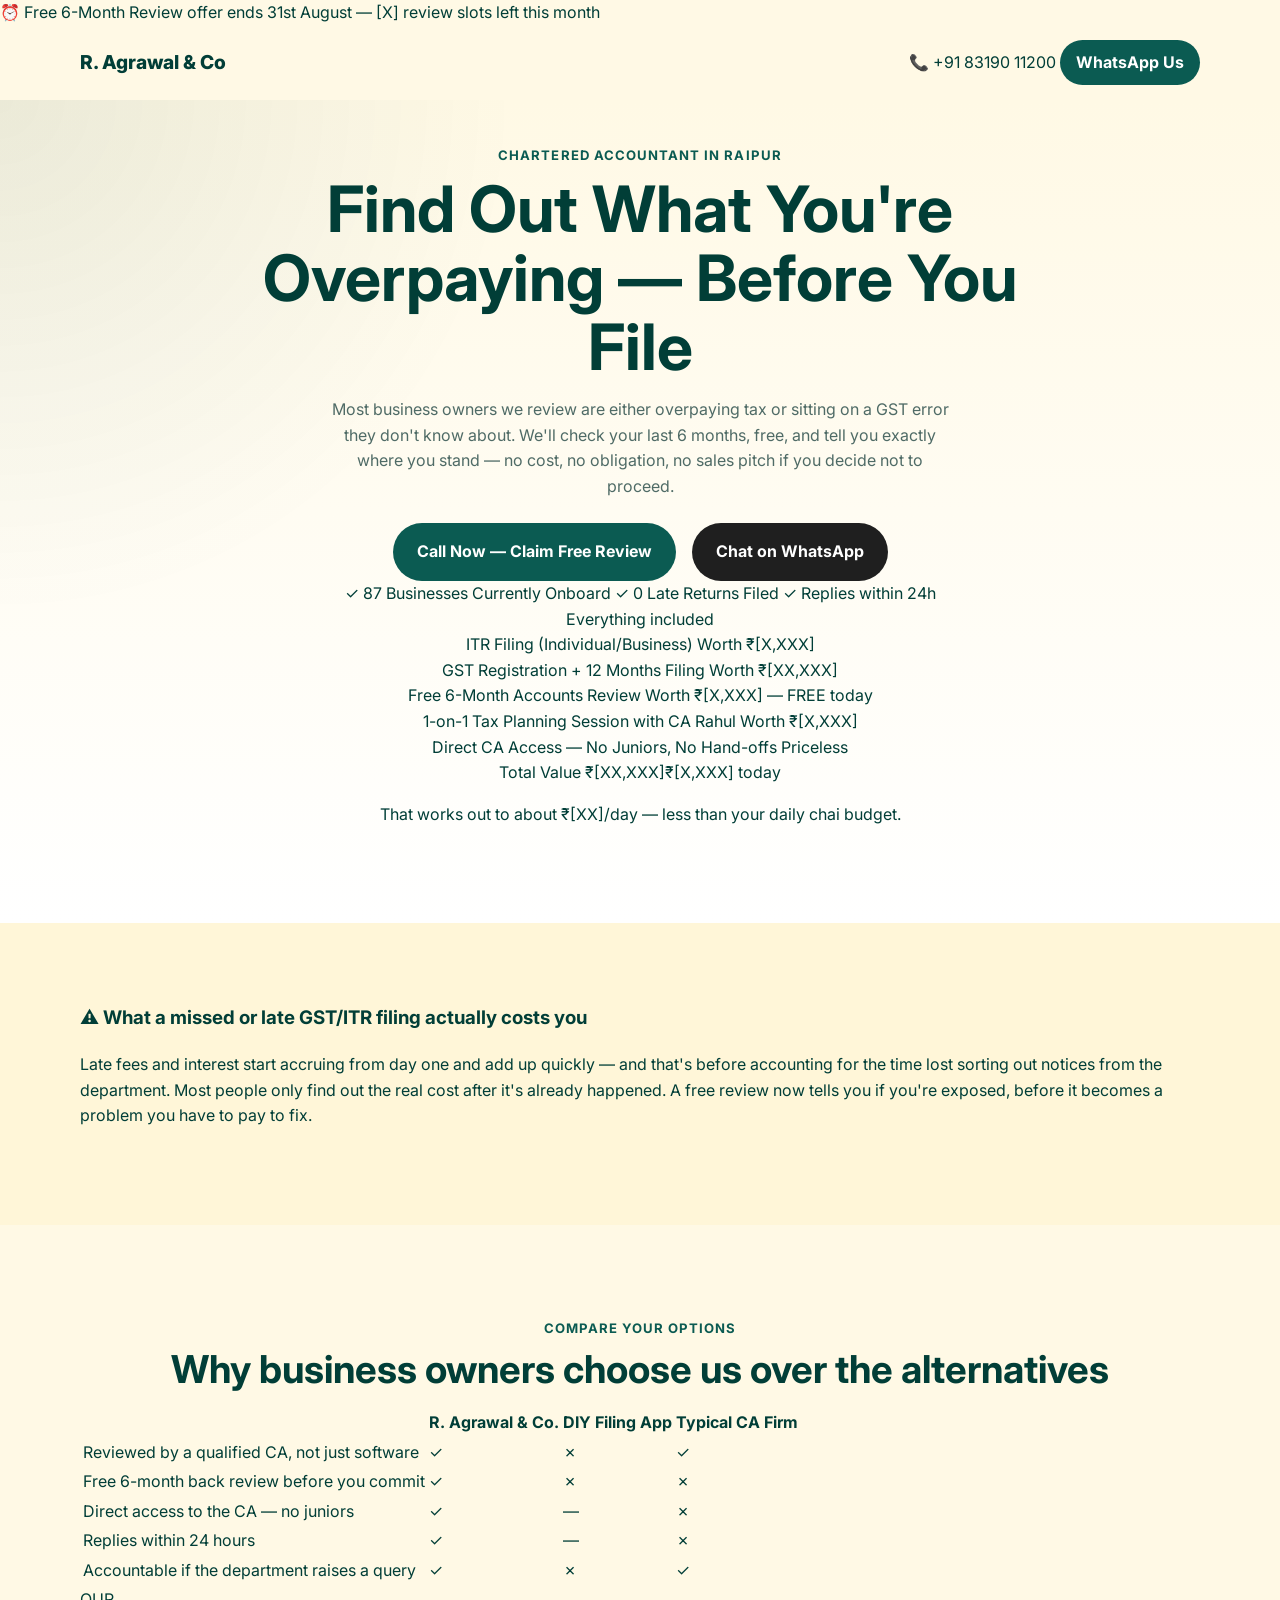
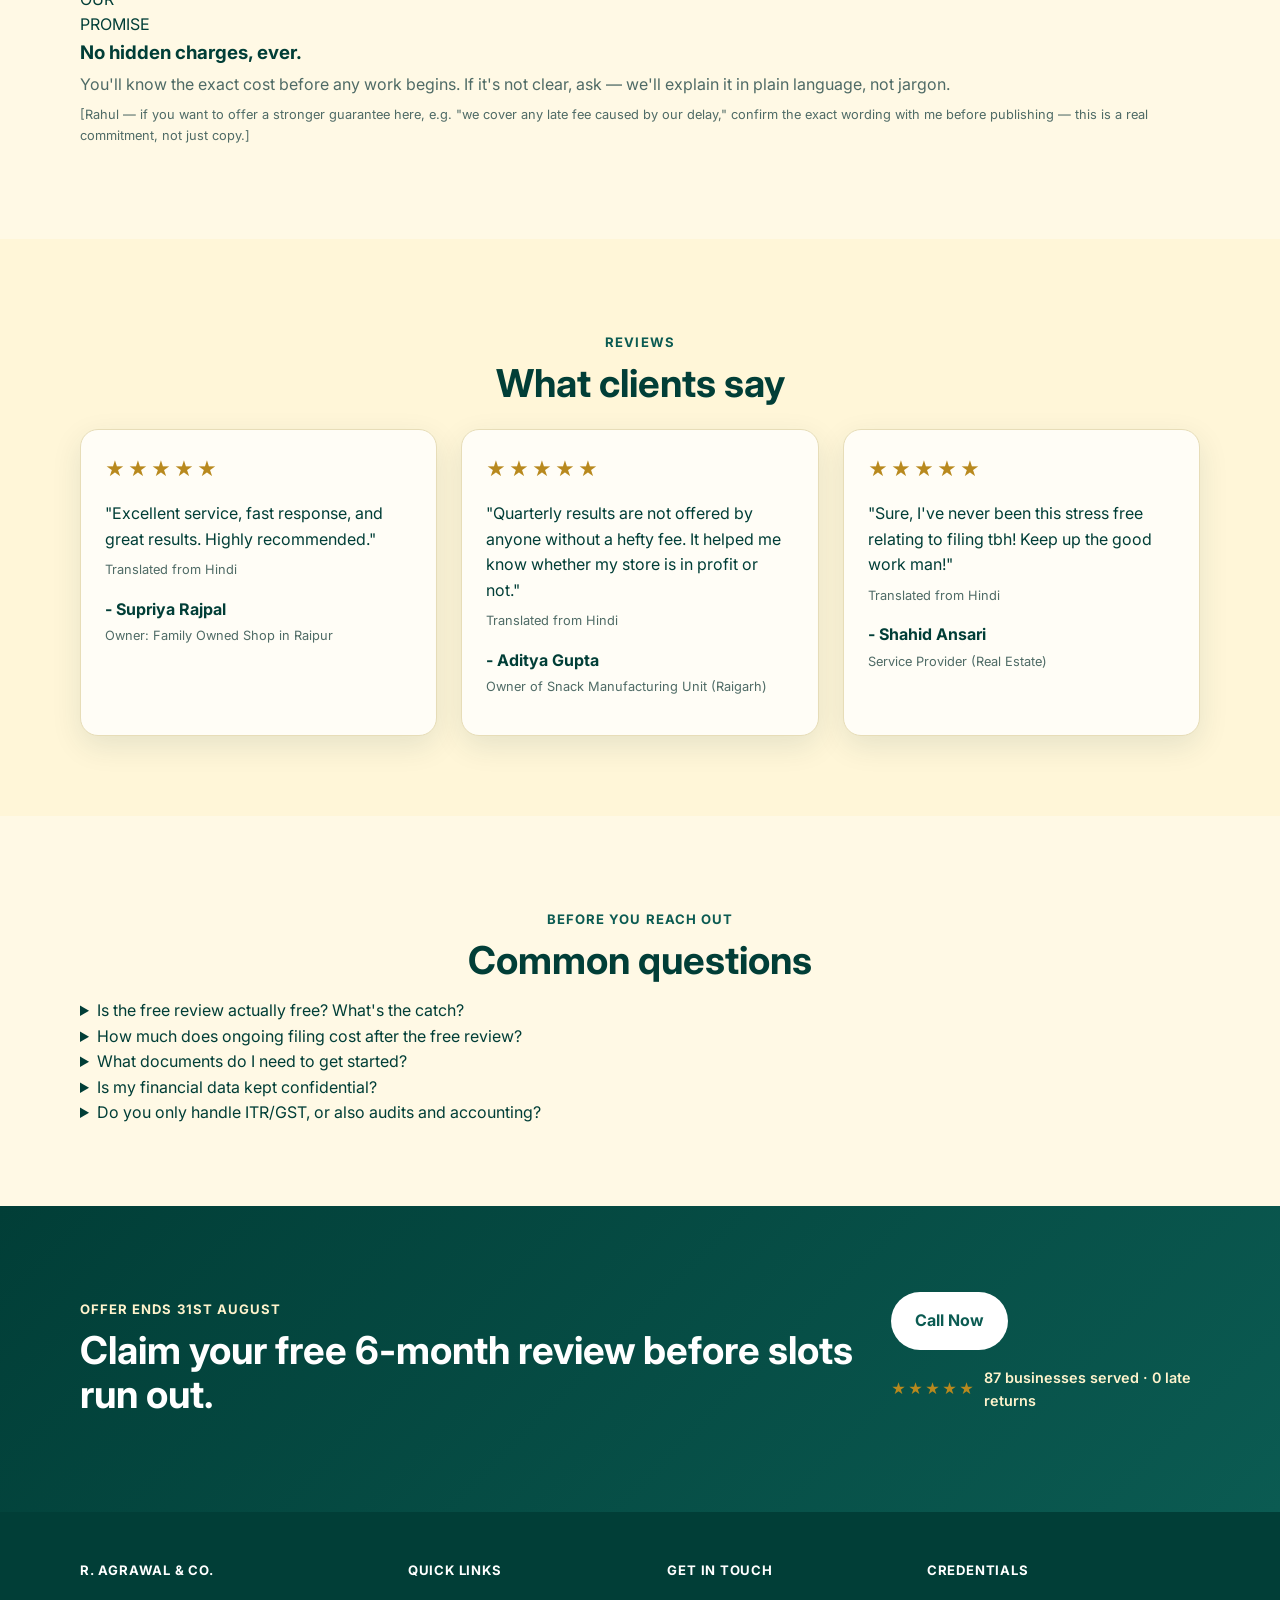
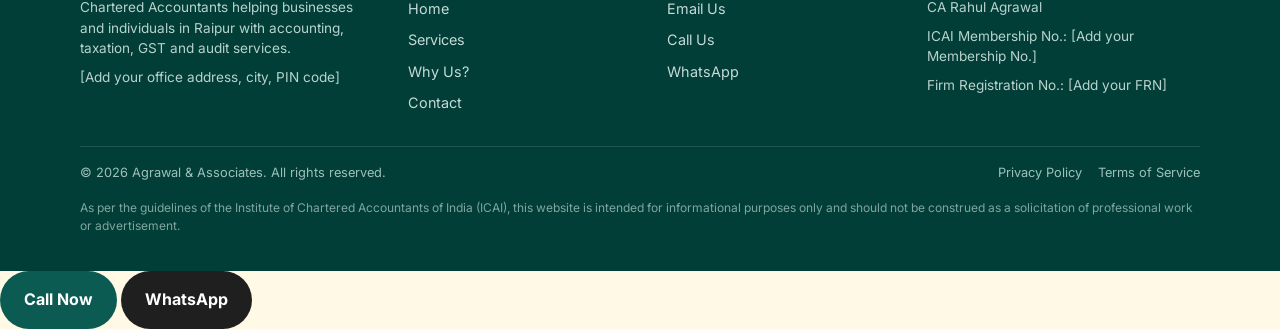
==== landing-p.html @ 4cce41f5 "Rename lp-itr-gst-raipur.html to landing-p.html" ====
<!DOCTYPE html>
<html lang="en">
<head>
  <meta charset="UTF-8" />
  <meta name="viewport" content="width=device-width, initial-scale=1.0" />
  <title>ITR & GST Filing in Raipur — Free 6-Month Review | R. Agrawal & Co.</title>
  <meta name="description" content="Find out what you're overpaying or exposed to, free. Full ITR & GST filing handled by a Chartered Accountant, direct — no juniors, no hidden charges." />
  <meta name="robots" content="noindex, follow" />
  <link rel="preconnect" href="https://fonts.googleapis.com">
  <link rel="preconnect" href="https://fonts.gstatic.com" crossorigin>
  <link href="https://fonts.googleapis.com/css2?family=Inter:wght@400;500;600;700;800&display=swap" rel="stylesheet">
  <link rel="stylesheet" href="styles.css" />

  <!-- TODO: paste your Google Ads conversion tracking / GA4 tag here before launch -->
</head>
<body>

  <div class="urgency-banner">
    ⏰ Free 6-Month Review offer ends 31st August — <span class="slots">[X] review slots left this month</span>
  </div>

  <header class="lp-header">
    <div class="container nav">
      <a href="index.html" class="logo">R. Agrawal & Co</a>
      <div class="lp-header-actions">
        <a href="tel:+918319011200" class="phone-link">📞 +91 83190 11200</a>
        <a href="https://wa.me/918319011200?text=Hi%2C%20I%27m%20looking%20for%20help%20with%20ITR%2FGST%20filing." class="btn btn-sm" target="_blank">WhatsApp Us</a>
      </div>
    </div>
  </header>

  <main>
    <section class="hero">
      <div class="container" style="text-align:center;">
        <p class="eyebrow" style="justify-content:center;">Chartered Accountant in Raipur</p>
        <h1 style="max-width: 780px; margin-left:auto; margin-right:auto;">Find Out What You're Overpaying — Before You File</h1>
        <p class="hero-text" style="max-width: 620px; margin-left:auto; margin-right:auto;">
          Most business owners we review are either overpaying tax or sitting on a GST error they don't know about.
          We'll check your last 6 months, free, and tell you exactly where you stand — no cost, no obligation, no
          sales pitch if you decide not to proceed.
        </p>

        <div class="hero-actions" style="justify-content:center;">
          <a href="tel:+918319011200" class="btn">Call Now — Claim Free Review</a>
          <a href="https://wa.me/918319011200?text=Hi%2C%20I%27m%20looking%20for%20help%20with%20ITR%2FGST%20filing." class="btn btn-secondary" target="_blank">Chat on WhatsApp</a>
        </div>

        <div class="stat-row" style="justify-content:center;">
          <span class="stat-chip">✓ 87 Businesses Currently Onboard</span>
          <span class="stat-chip">✓ 0 Late Returns Filed</span>
          <span class="stat-chip">✓ Replies within 24h</span>
        </div>

        <!-- Value stack: what Hormozi calls making the value visibly outweigh the price.
             Replace bracketed figures with your real numbers before publishing. -->
        <div class="value-stack">
          <span class="ribbon">Everything included</span>
          <div class="value-row">
            <span class="item">ITR Filing (Individual/Business)</span>
            <span class="worth">Worth ₹[X,XXX]</span>
          </div>
          <div class="value-row">
            <span class="item">GST Registration + 12 Months Filing</span>
            <span class="worth">Worth ₹[XX,XXX]</span>
          </div>
          <div class="value-row">
            <span class="item">Free 6-Month Accounts Review</span>
            <span class="worth">Worth ₹[X,XXX] — FREE today</span>
          </div>
          <div class="value-row">
            <span class="item">1-on-1 Tax Planning Session with CA Rahul</span>
            <span class="worth">Worth ₹[X,XXX]</span>
          </div>
          <div class="value-row">
            <span class="item">Direct CA Access — No Juniors, No Hand-offs</span>
            <span class="worth">Priceless</span>
          </div>
          <div class="value-total">
            <span class="label">Total Value</span>
            <span><span class="anchor">₹[XX,XXX]</span><span class="today">₹[X,XXX] today</span></span>
          </div>
        </div>
        <p class="per-day">That works out to about ₹[XX]/day — less than your daily chai budget.</p>
      </div>
    </section>

    <section class="section alt">
      <div class="container">
        <div class="loss-box">
          <h3>⚠ What a missed or late GST/ITR filing actually costs you</h3>
          <p>
            Late fees and interest start accruing from day one and add up quickly — and that's before accounting
            for the time lost sorting out notices from the department. Most people only find out the real cost
            after it's already happened. A free review now tells you if you're exposed, before it becomes a
            problem you have to pay to fix.
          </p>
        </div>
      </div>
    </section>

    <section class="section">
      <div class="container">
        <p class="section-label" style="text-align:center; justify-content:center;">Compare Your Options</p>
        <h2 style="text-align:center;">Why business owners choose us over the alternatives</h2>

        <table class="comparison-table">
          <thead>
            <tr>
              <th></th>
              <th class="us">R. Agrawal & Co.</th>
              <th>DIY Filing App</th>
              <th>Typical CA Firm</th>
            </tr>
          </thead>
          <tbody>
            <tr>
              <td>Reviewed by a qualified CA, not just software</td>
              <td class="yes">✓</td>
              <td class="no">✗</td>
              <td class="yes">✓</td>
            </tr>
            <tr>
              <td>Free 6-month back review before you commit</td>
              <td class="yes">✓</td>
              <td class="no">✗</td>
              <td class="no">✗</td>
            </tr>
            <tr>
              <td>Direct access to the CA — no juniors</td>
              <td class="yes">✓</td>
              <td class="no">—</td>
              <td class="no">✗</td>
            </tr>
            <tr>
              <td>Replies within 24 hours</td>
              <td class="yes">✓</td>
              <td class="no">—</td>
              <td class="no">✗</td>
            </tr>
            <tr>
              <td>Accountable if the department raises a query</td>
              <td class="yes">✓</td>
              <td class="no">✗</td>
              <td class="yes">✓</td>
            </tr>
          </tbody>
        </table>

        <div class="guarantee-box">
          <div class="badge-circle">OUR<br>PROMISE</div>
          <div>
            <h3 style="margin:0 0 4px;">No hidden charges, ever.</h3>
            <p style="margin:0; color:var(--muted);">
              You'll know the exact cost before any work begins. If it's not clear, ask — we'll explain it in plain
              language, not jargon.
            </p>
          </div>
        </div>
        <p style="font-size:0.8rem; color:var(--muted); margin-top:8px;">
          [Rahul — if you want to offer a stronger guarantee here, e.g. "we cover any late fee caused by our delay,"
          confirm the exact wording with me before publishing — this is a real commitment, not just copy.]
        </p>
      </div>
    </section>

    <section class="section alt" id="reviews">
      <div class="container">
        <p class="section-label" style="text-align:center; justify-content:center;">Reviews</p>
        <h2 style="text-align:center;">What clients say</h2>
        <div class="cards">
          <article class="card testimonial">
            <div class="testimonial-stars" aria-label="5 out of 5 stars">★★★★★</div>
            <p class="review">"Excellent service, fast response, and great results. Highly recommended."</p>
            <p class="testimonialsnote">Translated from Hindi</p>
            <strong>- Supriya Rajpal</strong>
            <p class="role">Owner: Family Owned Shop in Raipur</p>
          </article>

          <article class="card testimonial">
            <div class="testimonial-stars" aria-label="5 out of 5 stars">★★★★★</div>
            <p class="review">"Quarterly results are not offered by anyone without a hefty fee. It helped me know whether my store is in profit or not."</p>
            <p class="testimonialsnote">Translated from Hindi</p>
            <strong>- Aditya Gupta</strong>
            <p class="role">Owner of Snack Manufacturing Unit (Raigarh)</p>
          </article>

          <article class="card testimonial">
            <div class="testimonial-stars" aria-label="5 out of 5 stars">★★★★★</div>
            <p class="review">"Sure, I've never been this stress free relating to filing tbh! Keep up the good work man!"</p>
            <p class="testimonialsnote">Translated from Hindi</p>
            <strong>- Shahid Ansari</strong>
            <p class="role">Service Provider (Real Estate)</p>
          </article>
        </div>
      </div>
    </section>

    <section class="section">
      <div class="container">
        <p class="section-label" style="text-align:center; justify-content:center;">Before You Reach Out</p>
        <h2 style="text-align:center;">Common questions</h2>

        <details class="faq-item">
          <summary>Is the free review actually free? What's the catch?</summary>
          <p>Yes, genuinely free — we review your last 6 months of accounts and tell you where you stand. There's no obligation to become a client afterward. We offer this because most people who see the review choose to continue with us, and we'd rather earn that than ask you to commit blind.</p>
        </details>

        <details class="faq-item">
          <summary>How much does ongoing filing cost after the free review?</summary>
          <p>It depends on your income sources and business complexity. You'll get a clear quote after the free review — in writing, before any billable work starts.</p>
        </details>

        <details class="faq-item">
          <summary>What documents do I need to get started?</summary>
          <p>Typically your PAN, Aadhaar, last year's ITR (if any), bank statements, and Form 26AS/AIS. For GST, your registration certificate and sales/purchase records. We'll confirm the exact list once we understand your situation.</p>
        </details>

        <details class="faq-item">
          <summary>Is my financial data kept confidential?</summary>
          <p>Yes. As Chartered Accountants, we're bound by professional confidentiality obligations under the Chartered Accountants Act and ICAI guidelines. See our <a href="privacy-policy.html">Privacy Policy</a> for details.</p>
        </details>

        <details class="faq-item">
          <summary>Do you only handle ITR/GST, or also audits and accounting?</summary>
          <p>We handle the full range — accounting, taxation, and audits (tax, internal, and statutory). See our <a href="services.html">full services list</a>.</p>
        </details>
      </div>
    </section>

    <section class="section cta">
      <div class="container cta-box">
        <div>
          <p class="section-label light">Offer ends 31st August</p>
          <h2>Claim your free 6-month review before slots run out.</h2>
        </div>
        <div>
          <a href="tel:+918319011200" class="btn btn-light">Call Now</a>
          <p class="cta-trust">
            <span class="stars">★★★★★</span> 87 businesses served · 0 late returns
          </p>
        </div>
      </div>
    </section>
  </main>

  <footer class="site-footer">
    <div class="container">
      <div class="footer-grid">
        <div class="footer-col">
          <h4>R. Agrawal & Co.</h4>
          <p>Chartered Accountants helping businesses and individuals in Raipur with accounting, taxation, GST and audit services.</p>
          <p>[Add your office address, city, PIN code]</p>
        </div>

        <div class="footer-col">
          <h4>Quick Links</h4>
          <a href="index.html">Home</a>
          <a href="services.html">Services</a>
          <a href="index.html#about">Why Us?</a>
          <a href="index.html#contact">Contact</a>
        </div>

        <div class="footer-col">
          <h4>Get in Touch</h4>
          <a href="mailto:businessrahul.1191@gmail.com">Email Us</a>
          <a href="tel:+918319011200">Call Us</a>
          <a href="https://wa.me/918319011200?text=Hi%20I%20visited%20your%20website%20and%20want%20to%20know%20more." target="_blank">WhatsApp</a>
        </div>

        <div class="footer-col">
          <h4>Credentials</h4>
          <p>CA Rahul Agrawal</p>
          <p>ICAI Membership No.: [Add your Membership No.]</p>
          <p>Firm Registration No.: [Add your FRN]</p>
        </div>
      </div>

      <div class="footer-bottom">
        <span>© <span id="year"></span> Agrawal & Associates. All rights reserved.</span>
        <div class="legal-links">
          <a href="privacy-policy.html">Privacy Policy</a>
          <a href="terms-of-service.html">Terms of Service</a>
        </div>
      </div>

      <p class="footer-disclaimer">
        As per the guidelines of the Institute of Chartered Accountants of India (ICAI), this website is intended for informational purposes only and should not be construed as a solicitation of professional work or advertisement.
      </p>
    </div>
  </footer>

  <div class="sticky-cta">
    <a href="tel:+918319011200" class="btn">Call Now</a>
    <a href="https://wa.me/918319011200?text=Hi%2C%20I%27m%20looking%20for%20help%20with%20ITR%2FGST%20filing." class="btn btn-secondary" target="_blank">WhatsApp</a>
  </div>

  <script src="script.js"></script>
</body>
</html>
---- styles.css ----
:root {
  --bg: #FFF9E5;
  --bg-soft: #FFF3CC;
  --text: #013E37;
  --muted: #4F6B66;
  --white: #FFFFFF;
  --line: #E7DDB8;
  --primary: #0B5B52;
  --primary-dark: #1f1f1f;
  --card: #FFFDF6;
  --section: #FFF6D8;
  --shadow: 0 10px 30px rgba(1, 62, 55, 0.10);
  --radius: 18px;
  --accent-soft: #E4F1EE;
  --accent-soft-hover: #D5E9E4;
  --gold: #B8891E;

  /* Spacing scale — 8px base grid, ~1.5x steps.
     Every padding/gap/margin below pulls from this list instead of
     one-off numbers, so spacing feels intentional instead of arbitrary. */
  --space-1: 8px;
  --space-2: 16px;
  --space-3: 24px;
  --space-4: 32px;
  --space-5: 40px;
  --space-6: 48px;
  --space-7: 64px;
  --space-8: 80px;
  --space-9: 96px;
}

* {
  box-sizing: border-box;
}

html {
  scroll-behavior: smooth;
}

body {
  margin: 0;
  font-family: "Inter", sans-serif;
  color: var(--text);
  background: var(--bg);
  line-height: 1.6;
}

a {
  color: inherit;
  text-decoration: none;
}

img {
  max-width: 100%;
  display: block;
}

.container {
  width: min(1120px, calc(100% - 32px));
  margin: 0 auto;
}

.site-header {
  position: sticky;
  top: 0;
  z-index: 50;
  background: rgba(255, 249, 229, 0.92);
  backdrop-filter: blur(10px);
  border-bottom: 1px solid rgba(1, 62, 55, 0.08);
}

.nav {
  display: flex;
  align-items: center;
  justify-content: space-between;
  min-height: 74px;
}

.logo {
  font-weight: 800;
  font-size: 1.2rem;
  color: var(--text);
}

.nav-links {
  display: flex;
  gap: 22px;
  align-items: center;
}

.nav-links a {
  color: var(--text);
  font-weight: 500;
}

.menu-toggle {
  display: none;
  background: none;
  border: none;
  font-size: 1.6rem;
  cursor: pointer;
  color: var(--text);
}

.hero {
  background:
    radial-gradient(circle at top left, rgba(1, 62, 55, 0.08), transparent 34%),
    linear-gradient(180deg, #FFF9E5 0%, #FFFFFF 100%);
  padding-top: var(--space-4);
  padding-bottom: var(--space-8);
}

.hero-grid {
  display: grid;
  grid-template-columns: 1.2fr 0.8fr;
  gap: var(--space-4);
  align-items: center;
}

.eyebrow,
.section-label {
  color: var(--primary);
  font-weight: 700;
  text-transform: uppercase;
  letter-spacing: 0.08em;
  font-size: 0.82rem;
  margin-bottom: var(--space-1);
}

h1 {
  font-size: clamp(2.2rem, 5vw, 4.2rem);
  line-height: 1.08;
  margin: 0 0 var(--space-2);
}

h2 {
  font-size: clamp(1.8rem, 3vw, 2.6rem);
  line-height: 1.15;
  margin: 0 0 var(--space-2);
}

h3 {
  margin-top: 0;
}

.hero-text,
.section-intro {
  color: var(--muted);
  max-width: 680px;
}

.hero-actions {
  display: flex;
  gap: var(--space-2);
  margin-top: var(--space-3);
  flex-wrap: wrap;
}

.trust-line {
  display: flex;
  align-items: center;
  gap: var(--space-1);
  margin-top: var(--space-2);
  color: var(--muted);
  font-size: 0.85rem;
  font-weight: 600;
}

.trust-line .stars {
  color: var(--gold);
  letter-spacing: 2px;
}

.btn {
  display: inline-flex;
  align-items: center;
  justify-content: center;
  background: var(--primary);
  color: var(--white);
  padding: var(--space-2) var(--space-3);
  border-radius: 999px;
  font-weight: 700;
  transition: 0.2s ease;
}

.btn:hover {
  background: var(--primary-dark);
  color: var(--white);
  transform: translateY(1px);
}

.btn-secondary {
  background: var(--primary-dark);
  color: var(--white);
}

.btn-secondary:hover {
  background: var(--primary-dark);
  color: var(--white);
}

.btn-light {
  background: var(--white);
  color: var(--primary);
}

.btn-sm {
  padding: 10px 16px;
}

.hero-card,
.card,
.about-box {
  background: var(--card);
  border: 1px solid var(--line);
  border-radius: var(--radius);
  box-shadow: var(--shadow);
}

.hero-card {
  padding: var(--space-3);
}

.stat {
  padding: var(--space-2);
  border-bottom: 1px solid var(--line);
}

.stat:last-child {
  border-bottom: none;
}

.section {
  padding: var(--space-8) 0;
}

.alt {
  background: var(--section);
}

.cards {
  display: grid;
  grid-template-columns: repeat(3, 1fr);
  gap: var(--space-3);
  margin-top: var(--space-3);
}

.card {
  padding: var(--space-3);
}

.split {
  display: grid;
  grid-template-columns: 1.1fr 0.9fr;
  gap: var(--space-3);
  align-items: center;
}

.about-box {
  padding: var(--space-3);
}

.check-list {
  padding-left: 18px;
}

.testimonial p {
  font-style: normal;
}

.cta {
  background: linear-gradient(135deg, #013E37, #0B5B52);
  color: var(--white);
}

.cta-box {
  display: flex;
  align-items: center;
  justify-content: space-between;
  gap: var(--space-2);
}

.cta-trust {
  display: flex;
  align-items: center;
  gap: var(--space-1);
  margin-top: var(--space-2);
  color: var(--bg-soft);
  font-weight: 600;
  font-size: 0.9rem;
}

.cta-trust .stars {
  color: var(--gold);
  letter-spacing: 2px;
}

.light {
  color: var(--bg-soft);
}

.contact-grid {
  display: grid;
  grid-template-columns: repeat(3, 1fr);
  gap: var(--space-3);
  margin-top: var(--space-3);
}

.contact-grid a {
  color: var(--primary);
  font-weight: 600;
}

.site-footer {
  background: #013E37;
  color: #DCEBE8;
  padding: var(--space-6) 0 var(--space-3);
}

.footer-grid {
  display: grid;
  grid-template-columns: 1.3fr 1fr 1fr 1.2fr;
  gap: var(--space-4);
  padding-bottom: var(--space-3);
}

.footer-col h4 {
  color: #fff;
  font-size: 0.82rem;
  font-weight: 700;
  text-transform: uppercase;
  letter-spacing: 0.06em;
  margin: 0 0 var(--space-2);
}

.footer-col p {
  margin: 0 0 var(--space-1);
  font-size: 0.85rem;
  color: #B9D2CC;
  line-height: 1.5;
}

.footer-col a {
  display: block;
  color: #DCEBE8;
  font-size: 0.9rem;
  margin-bottom: var(--space-1);
  opacity: 0.9;
}

.footer-col a:hover {
  opacity: 1;
  text-decoration: underline;
}

.legal-page h1 {
  font-size: clamp(1.8rem, 4vw, 2.6rem);
}

.legal-page .section-intro {
  max-width: 760px;
}

.legal-page h2 {
  font-size: clamp(1.3rem, 2.4vw, 1.6rem);
  margin-top: var(--space-4);
}

.legal-page p,
.legal-page li {
  color: var(--muted);
  max-width: 760px;
}

.legal-page ul {
  padding-left: 18px;
}

.footer-disclaimer {
  margin-top: var(--space-2);
  font-size: 0.75rem;
  line-height: 1.5;
  color: #7FA69F;
}

.footer-bottom {
  border-top: 1px solid rgba(255, 255, 255, 0.12);
  padding-top: var(--space-2);
  display: flex;
  justify-content: space-between;
  align-items: center;
  flex-wrap: wrap;
  gap: var(--space-1);
  font-size: 0.8rem;
  color: #9FC0BA;
}

.footer-bottom .legal-links {
  display: flex;
  gap: var(--space-2);
  flex-wrap: wrap;
}

.footer-bottom .legal-links a {
  color: #9FC0BA;
  font-size: 0.8rem;
}

.footer-bottom .legal-links a:hover {
  color: #DCEBE8;
  text-decoration: underline;
}

.footer-row {
  display: flex;
  justify-content: space-between;
  gap: var(--space-1);
  flex-wrap: wrap;
}

@media (max-width: 900px) {
  .footer-grid {
    grid-template-columns: 1fr 1fr;
  }
}

@media (max-width: 600px) {
  .footer-grid {
    grid-template-columns: 1fr;
  }

  .footer-bottom {
    flex-direction: column;
    align-items: flex-start;
  }
}

@media (max-width: 900px) {
  .hero-grid,
  .split,
  .cards,
  .contact-grid,
  .cta-box {
    grid-template-columns: 1fr;
    display: grid;
  }

  .cta-box {
    text-align: left;
  }
}

@media (max-width: 760px) {
  .menu-toggle {
    display: block;
  }

  .nav-links {
    position: absolute;
    top: 74px;
    right: 16px;
    background: var(--card);
    border: 1px solid var(--line);
    border-radius: 16px;
    box-shadow: var(--shadow);
    padding: 14px;
    flex-direction: column;
    align-items: flex-start;
    min-width: 220px;
    display: none;
  }

  .nav-links.show {
    display: flex;
  }

  h1 {
    font-size: 2.4rem;
  }

  .section {
    padding: var(--space-7) 0;
  }

  .hero {
    padding-top: var(--space-3);
    padding-bottom: var(--space-6);
  }
}

.whatsapp-float {
  position: fixed;
  right: var(--space-2);
  bottom: var(--space-2);
  background: #25D366;
  color: white;
  padding: 14px 18px;
  border-radius: 999px;
  font-weight: 700;
  box-shadow: 0 10px 25px rgba(0,0,0,0.18);
  z-index: 999;
}

.whatsapp-float:hover {
  background: #1ebe5d;
}

.testimonialsnote {
  color: var(--muted);
  font-size: 0.8rem;
  font-style: normal;
  margin: 0.5rem 0 1rem;
}

.role {
  color: var(--muted);
  font-size: 0.8rem;
  font-style: normal;
  margin-top: 0.25rem;
}

.review {
  font-style: italic;
  margin-bottom: 0.5rem;
}

.testimonial-stars {
  color: var(--gold);
  font-size: 1.2rem;
  letter-spacing: 3px;
  margin-bottom: 10px;
}

.testimonial-text {
  margin: 0;
  font-size: 1rem;
  line-height: 1.6;
}

.more-services-link {
  text-align: center;
  margin-top: var(--space-2);
}

.more-services-link a {
  display: inline-block;
  color: var(--primary);
  font-weight: 700;
  font-size: 1rem;
  padding: 10px 16px;
  border-radius: 999px;
  background: var(--accent-soft);
  transition: 0.2s ease;
}

.more-services-link a:hover {
  background: var(--accent-soft-hover);
  transform: translateY(1px);
}

.small-s {
  font-size: 0.75em;
}

sup {
  font-size: 0.6em;
  vertical-align: super;
}

.top-strip {
    background: #013E37;
    color: #FFF9E5;
    padding: var(--space-1) 0;
    text-align: center;
    border-bottom: 1px solid rgba(255, 249, 229, 0.12);
}

.top-strip p {
    margin: 0;
    font-size: 0.95rem;
    font-weight: 500;
    letter-spacing: 0.2px;
    line-height: 1.5;
}

.top-strip strong {
    font-weight: 700;
}
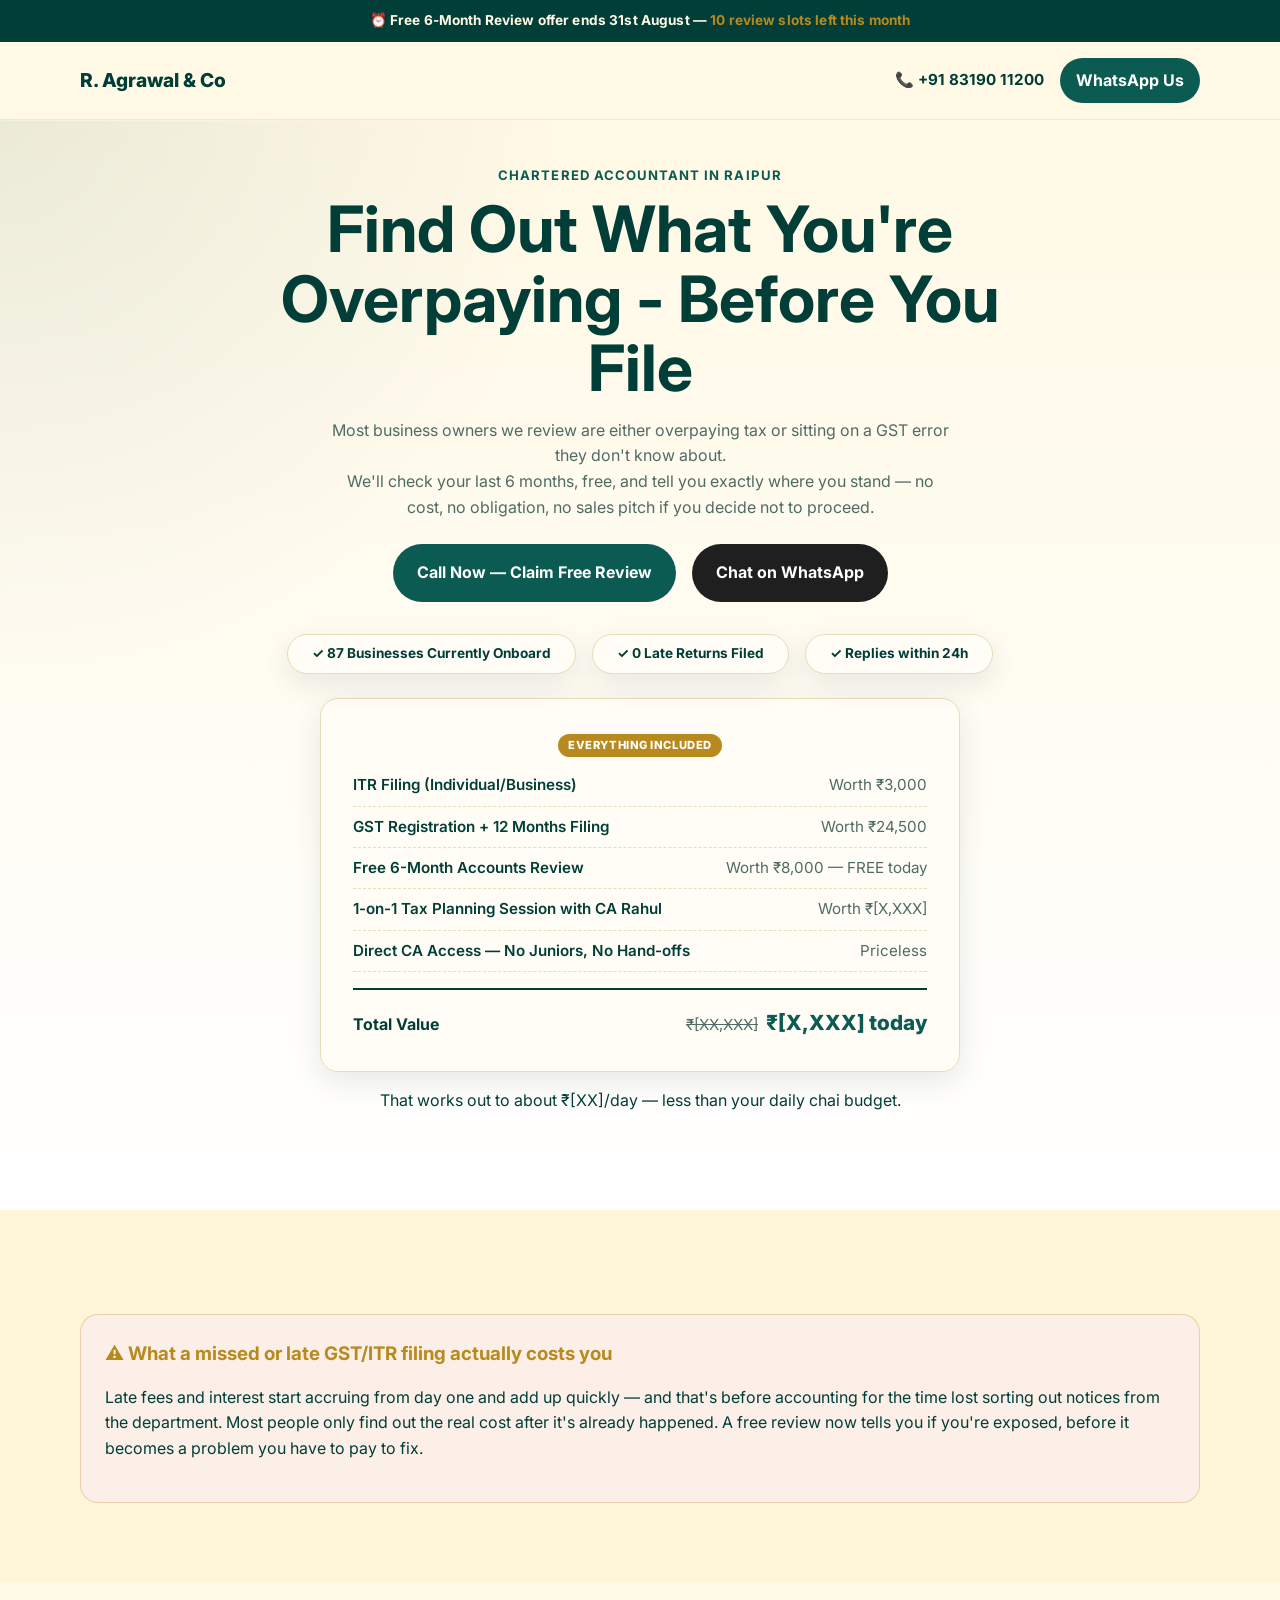
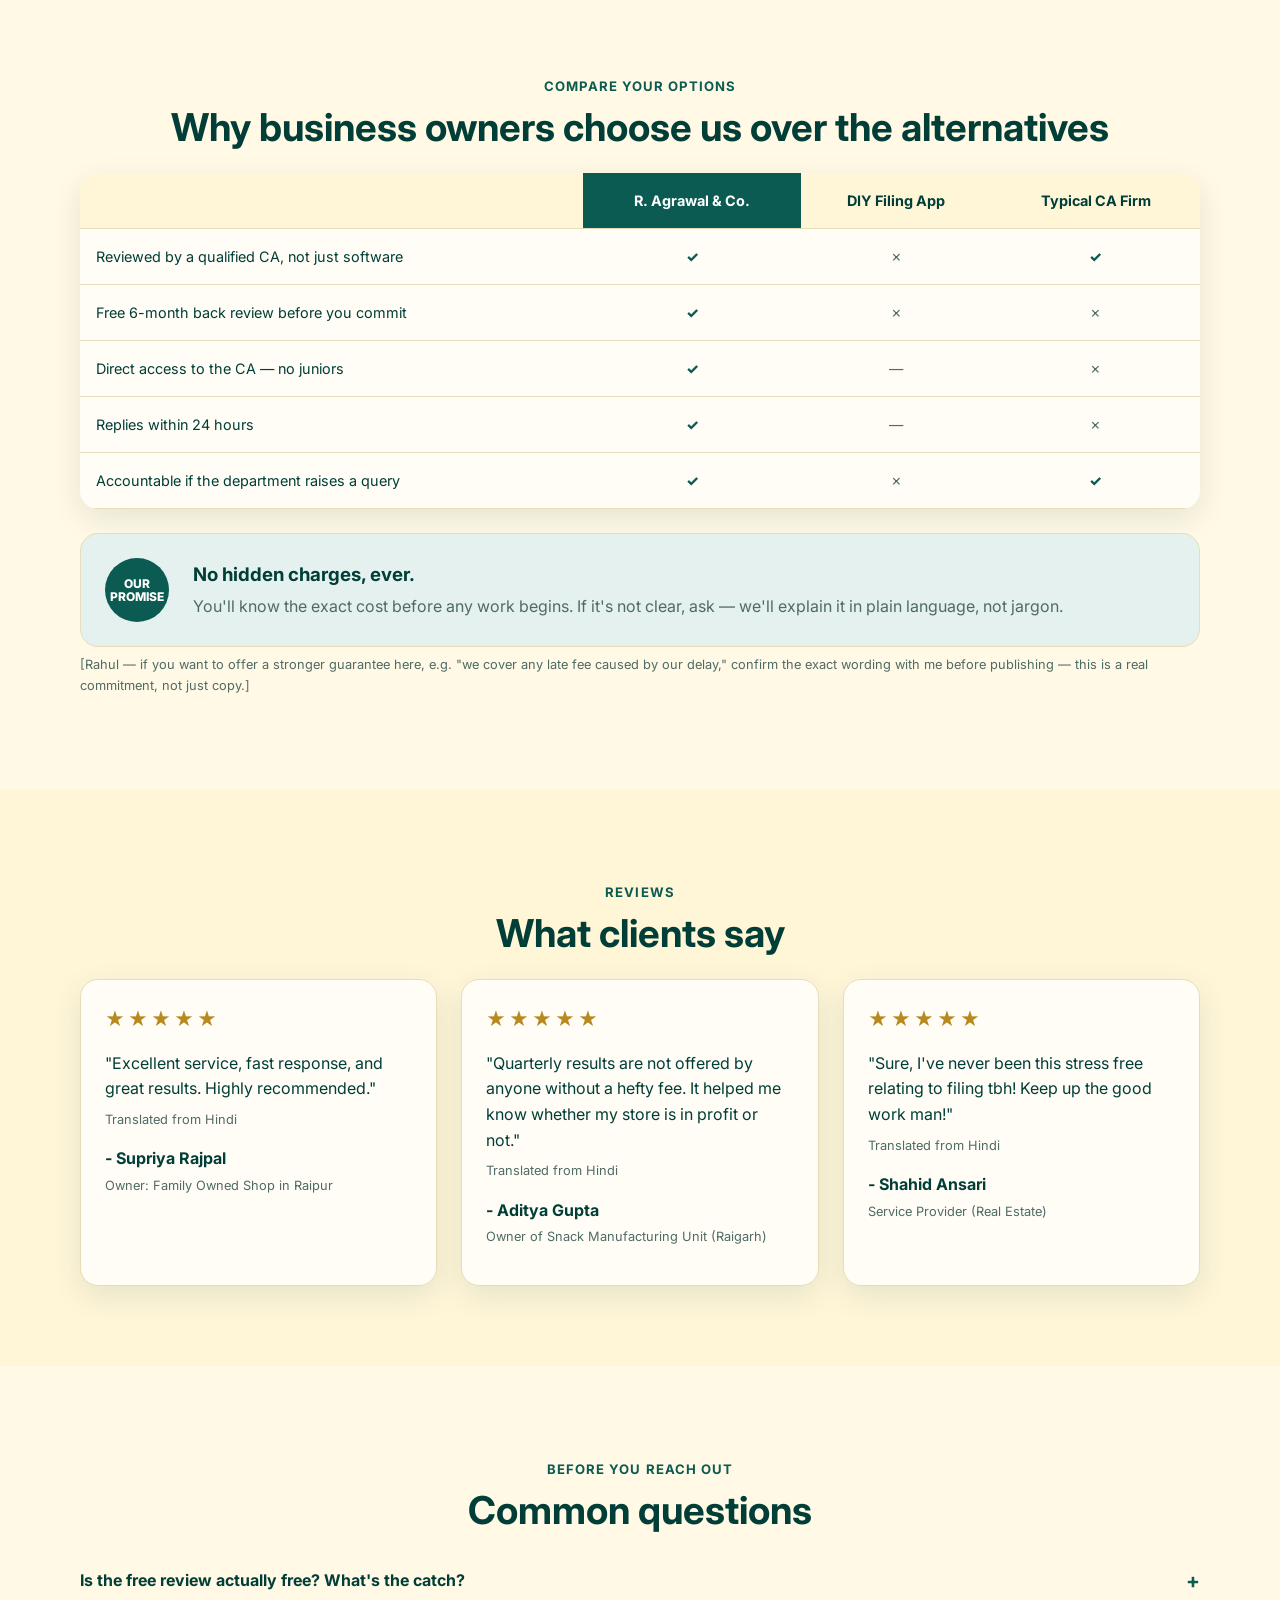
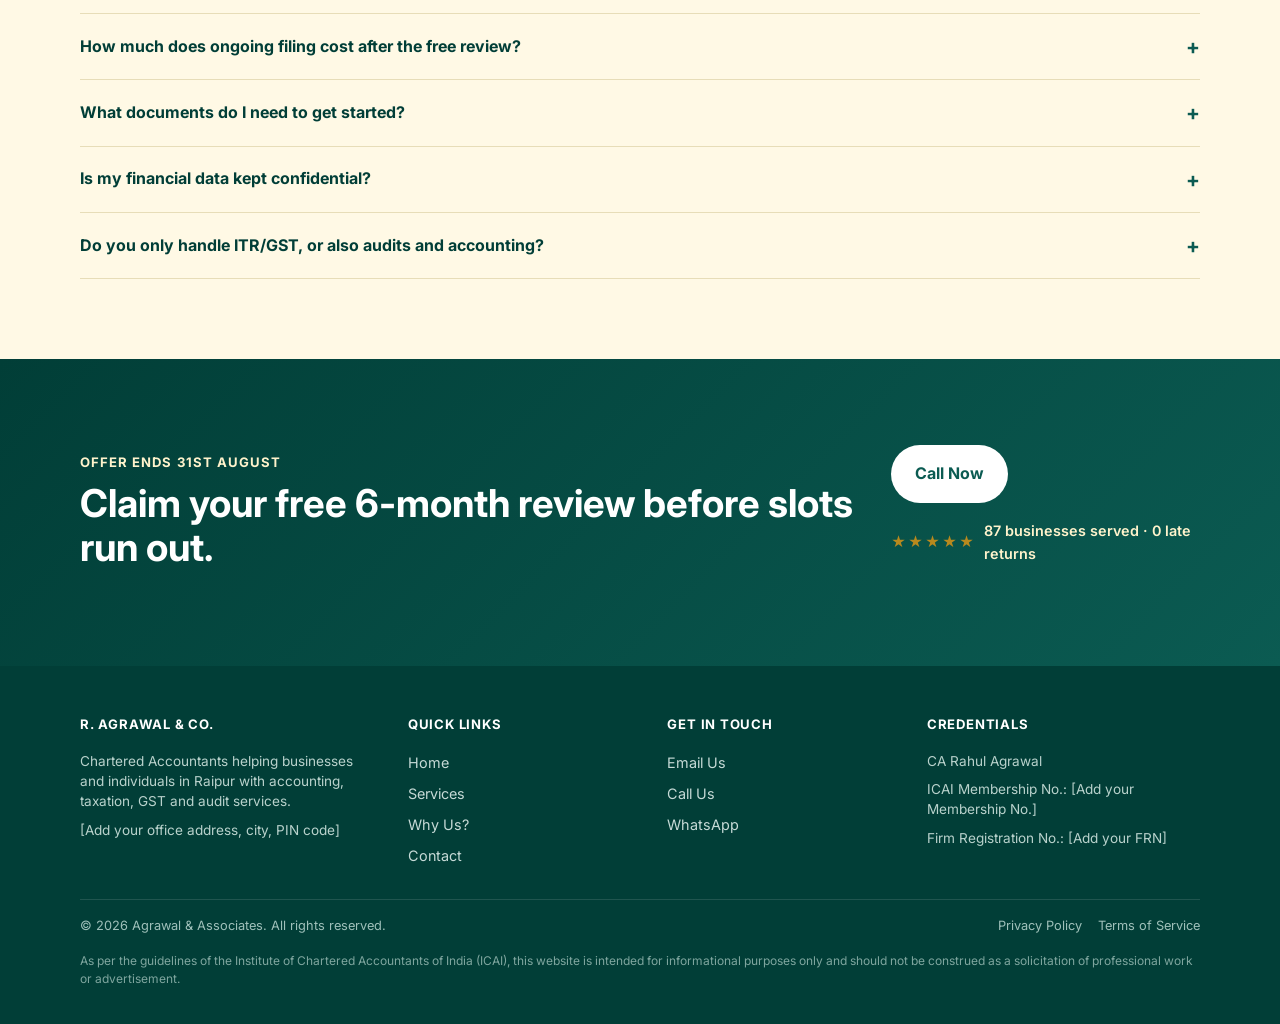
==== commit 95a83844: "Update landing-p.html" ====
--- a/landing-p.html
+++ b/landing-p.html
@@ -16,7 +16,7 @@
 <body>
 
   <div class="urgency-banner">
-    ⏰ Free 6-Month Review offer ends 31st August — <span class="slots">[X] review slots left this month</span>
+    ⏰ Free 6-Month Review offer ends 31st August — <span class="slots">10 review slots left this month</span>
   </div>
 
   <header class="lp-header">
@@ -33,16 +33,16 @@
     <section class="hero">
       <div class="container" style="text-align:center;">
         <p class="eyebrow" style="justify-content:center;">Chartered Accountant in Raipur</p>
-        <h1 style="max-width: 780px; margin-left:auto; margin-right:auto;">Find Out What You're Overpaying — Before You File</h1>
+        <h1 style="max-width: 780px; margin-left:auto; margin-right:auto;">Find Out What You're Overpaying - Before You File</h1>
         <p class="hero-text" style="max-width: 620px; margin-left:auto; margin-right:auto;">
-          Most business owners we review are either overpaying tax or sitting on a GST error they don't know about.
+          Most business owners we review are either overpaying tax or sitting on a GST error they don't know about.<br>
           We'll check your last 6 months, free, and tell you exactly where you stand — no cost, no obligation, no
           sales pitch if you decide not to proceed.
         </p>
 
         <div class="hero-actions" style="justify-content:center;">
-          <a href="tel:+918319011200" class="btn">Call Now — Claim Free Review</a>
-          <a href="https://wa.me/918319011200?text=Hi%2C%20I%27m%20looking%20for%20help%20with%20ITR%2FGST%20filing." class="btn btn-secondary" target="_blank">Chat on WhatsApp</a>
+          <a href="tel:+919232111200" class="btn">Call Now — Claim Free Review</a>
+          <a href="https://wa.me/919232111200?text=Hi%2C%20I%27m%20looking%20for%20help%20with%20ITR%2FGST%20filing." class="btn btn-secondary" target="_blank">Chat on WhatsApp</a>
         </div>
 
         <div class="stat-row" style="justify-content:center;">
@@ -57,15 +57,15 @@
           <span class="ribbon">Everything included</span>
           <div class="value-row">
             <span class="item">ITR Filing (Individual/Business)</span>
-            <span class="worth">Worth ₹[X,XXX]</span>
+            <span class="worth">Worth ₹3,000</span>
           </div>
           <div class="value-row">
             <span class="item">GST Registration + 12 Months Filing</span>
-            <span class="worth">Worth ₹[XX,XXX]</span>
+            <span class="worth">Worth ₹24,500</span>
           </div>
           <div class="value-row">
             <span class="item">Free 6-Month Accounts Review</span>
-            <span class="worth">Worth ₹[X,XXX] — FREE today</span>
+            <span class="worth">Worth ₹8,000 — FREE today</span>
           </div>
           <div class="value-row">
             <span class="item">1-on-1 Tax Planning Session with CA Rahul</span>
--- a/styles.css
+++ b/styles.css
@@ -586,3 +586,321 @@
 .top-strip strong {
     font-weight: 700;
 }
+
+/* ---------- PPC Landing Page ---------- */
+
+.lp-header {
+  position: sticky;
+  top: 0;
+  z-index: 50;
+  background: rgba(255, 249, 229, 0.95);
+  backdrop-filter: blur(10px);
+  border-bottom: 1px solid rgba(1, 62, 55, 0.08);
+  padding: var(--space-2) 0;
+}
+
+.lp-header .nav {
+  min-height: auto;
+}
+
+.lp-header-actions {
+  display: flex;
+  gap: var(--space-2);
+  align-items: center;
+}
+
+.lp-header-actions .phone-link {
+  font-weight: 700;
+  color: var(--text);
+  font-size: 0.95rem;
+}
+
+.stat-row {
+  display: flex;
+  gap: var(--space-2);
+  flex-wrap: wrap;
+  margin-top: var(--space-4);
+}
+
+.stat-row .stat-chip {
+  background: var(--card);
+  border: 1px solid var(--line);
+  border-radius: 999px;
+  padding: var(--space-1) var(--space-3);
+  font-weight: 700;
+  font-size: 0.85rem;
+  box-shadow: var(--shadow);
+}
+
+.included-list {
+  list-style: none;
+  padding: 0;
+  margin: var(--space-3) 0 0;
+  display: grid;
+  gap: var(--space-2);
+}
+
+.included-list li {
+  display: flex;
+  gap: var(--space-2);
+  align-items: flex-start;
+  background: var(--card);
+  border: 1px solid var(--line);
+  border-radius: var(--radius);
+  padding: var(--space-2) var(--space-3);
+}
+
+.included-list li::before {
+  content: "✓";
+  color: var(--primary);
+  font-weight: 700;
+  flex-shrink: 0;
+}
+
+.faq-item {
+  border-bottom: 1px solid var(--line);
+  padding: var(--space-2) 0;
+}
+
+.faq-item summary {
+  cursor: pointer;
+  font-weight: 700;
+  list-style: none;
+  display: flex;
+  justify-content: space-between;
+  align-items: center;
+}
+
+.faq-item summary::-webkit-details-marker {
+  display: none;
+}
+
+.faq-item summary::after {
+  content: "+";
+  font-size: 1.3rem;
+  color: var(--primary);
+  margin-left: var(--space-2);
+}
+
+.faq-item[open] summary::after {
+  content: "−";
+}
+
+.faq-item p {
+  color: var(--muted);
+  margin-top: var(--space-2);
+  margin-bottom: 0;
+}
+
+.sticky-cta {
+  display: none;
+}
+
+@media (max-width: 760px) {
+  .sticky-cta {
+    display: flex;
+    position: fixed;
+    bottom: 0;
+    left: 0;
+    right: 0;
+    z-index: 60;
+    background: var(--card);
+    border-top: 1px solid var(--line);
+    box-shadow: 0 -6px 20px rgba(1, 62, 55, 0.12);
+    padding: var(--space-2);
+    gap: var(--space-2);
+  }
+
+  .sticky-cta .btn {
+    flex: 1;
+    padding: var(--space-2) var(--space-2);
+    font-size: 0.9rem;
+  }
+
+  body {
+    padding-bottom: 72px;
+  }
+}
+
+/* ---------- LP v2: Value / Pricing Psychology ---------- */
+
+.urgency-banner {
+  background: #013E37;
+  color: #FFF9E5;
+  text-align: center;
+  font-size: 0.85rem;
+  font-weight: 700;
+  padding: 10px var(--space-2);
+  letter-spacing: 0.01em;
+}
+
+.urgency-banner span.slots {
+  color: var(--gold);
+}
+
+.value-stack {
+  background: var(--card);
+  border: 1px solid var(--line);
+  border-radius: var(--radius);
+  padding: var(--space-4);
+  box-shadow: var(--shadow);
+  max-width: 640px;
+  margin: var(--space-3) auto 0;
+}
+
+.value-stack .value-row {
+  display: flex;
+  justify-content: space-between;
+  gap: var(--space-2);
+  padding: var(--space-1) 0;
+  border-bottom: 1px dashed var(--line);
+  font-size: 0.95rem;
+}
+
+.value-stack .value-row:last-of-type {
+  border-bottom: none;
+}
+
+.value-stack .value-row .item {
+  color: var(--text);
+  font-weight: 600;
+}
+
+.value-stack .value-row .worth {
+  color: var(--muted);
+  white-space: nowrap;
+}
+
+.value-stack .value-total {
+  display: flex;
+  justify-content: space-between;
+  align-items: baseline;
+  margin-top: var(--space-2);
+  padding-top: var(--space-2);
+  border-top: 2px solid var(--text);
+}
+
+.value-stack .value-total .label {
+  font-weight: 700;
+}
+
+.value-stack .value-total .anchor {
+  text-decoration: line-through;
+  color: var(--muted);
+  font-size: 0.95rem;
+  margin-right: var(--space-1);
+}
+
+.value-stack .value-total .today {
+  font-weight: 800;
+  font-size: 1.3rem;
+  color: var(--primary);
+}
+
+.value-stack .per-day {
+  text-align: center;
+  margin-top: var(--space-2);
+  font-size: 0.85rem;
+  color: var(--muted);
+}
+
+.ribbon {
+  display: inline-block;
+  background: var(--gold);
+  color: #fff;
+  font-size: 0.7rem;
+  font-weight: 800;
+  text-transform: uppercase;
+  letter-spacing: 0.05em;
+  padding: 3px 10px;
+  border-radius: 999px;
+  margin-bottom: var(--space-1);
+}
+
+.comparison-table {
+  width: 100%;
+  border-collapse: collapse;
+  margin-top: var(--space-3);
+  font-size: 0.9rem;
+  background: var(--card);
+  border-radius: var(--radius);
+  overflow: hidden;
+  box-shadow: var(--shadow);
+}
+
+.comparison-table th,
+.comparison-table td {
+  padding: var(--space-2);
+  text-align: center;
+  border-bottom: 1px solid var(--line);
+}
+
+.comparison-table th:first-child,
+.comparison-table td:first-child {
+  text-align: left;
+}
+
+.comparison-table thead th {
+  background: var(--section);
+  font-weight: 700;
+}
+
+.comparison-table thead th.us {
+  background: var(--primary);
+  color: #fff;
+}
+
+.comparison-table td.yes {
+  color: var(--primary);
+  font-weight: 800;
+}
+
+.comparison-table td.no {
+  color: var(--muted);
+}
+
+.guarantee-box {
+  display: flex;
+  gap: var(--space-3);
+  align-items: center;
+  background: var(--accent-soft);
+  border: 1px solid var(--line);
+  border-radius: var(--radius);
+  padding: var(--space-3);
+  margin-top: var(--space-3);
+}
+
+.guarantee-box .badge-circle {
+  flex-shrink: 0;
+  width: 64px;
+  height: 64px;
+  border-radius: 50%;
+  background: var(--primary);
+  color: #fff;
+  display: flex;
+  align-items: center;
+  justify-content: center;
+  font-weight: 800;
+  font-size: 0.75rem;
+  text-align: center;
+  line-height: 1.1;
+}
+
+.loss-box {
+  background: #FBEFE7;
+  border: 1px solid rgba(184, 137, 30, 0.3);
+  border-radius: var(--radius);
+  padding: var(--space-3);
+  margin-top: var(--space-3);
+}
+
+.loss-box h3 {
+  margin: 0 0 var(--space-1);
+  color: var(--gold);
+}
+
+@media (max-width: 600px) {
+  .comparison-table {
+    font-size: 0.78rem;
+  }
+}
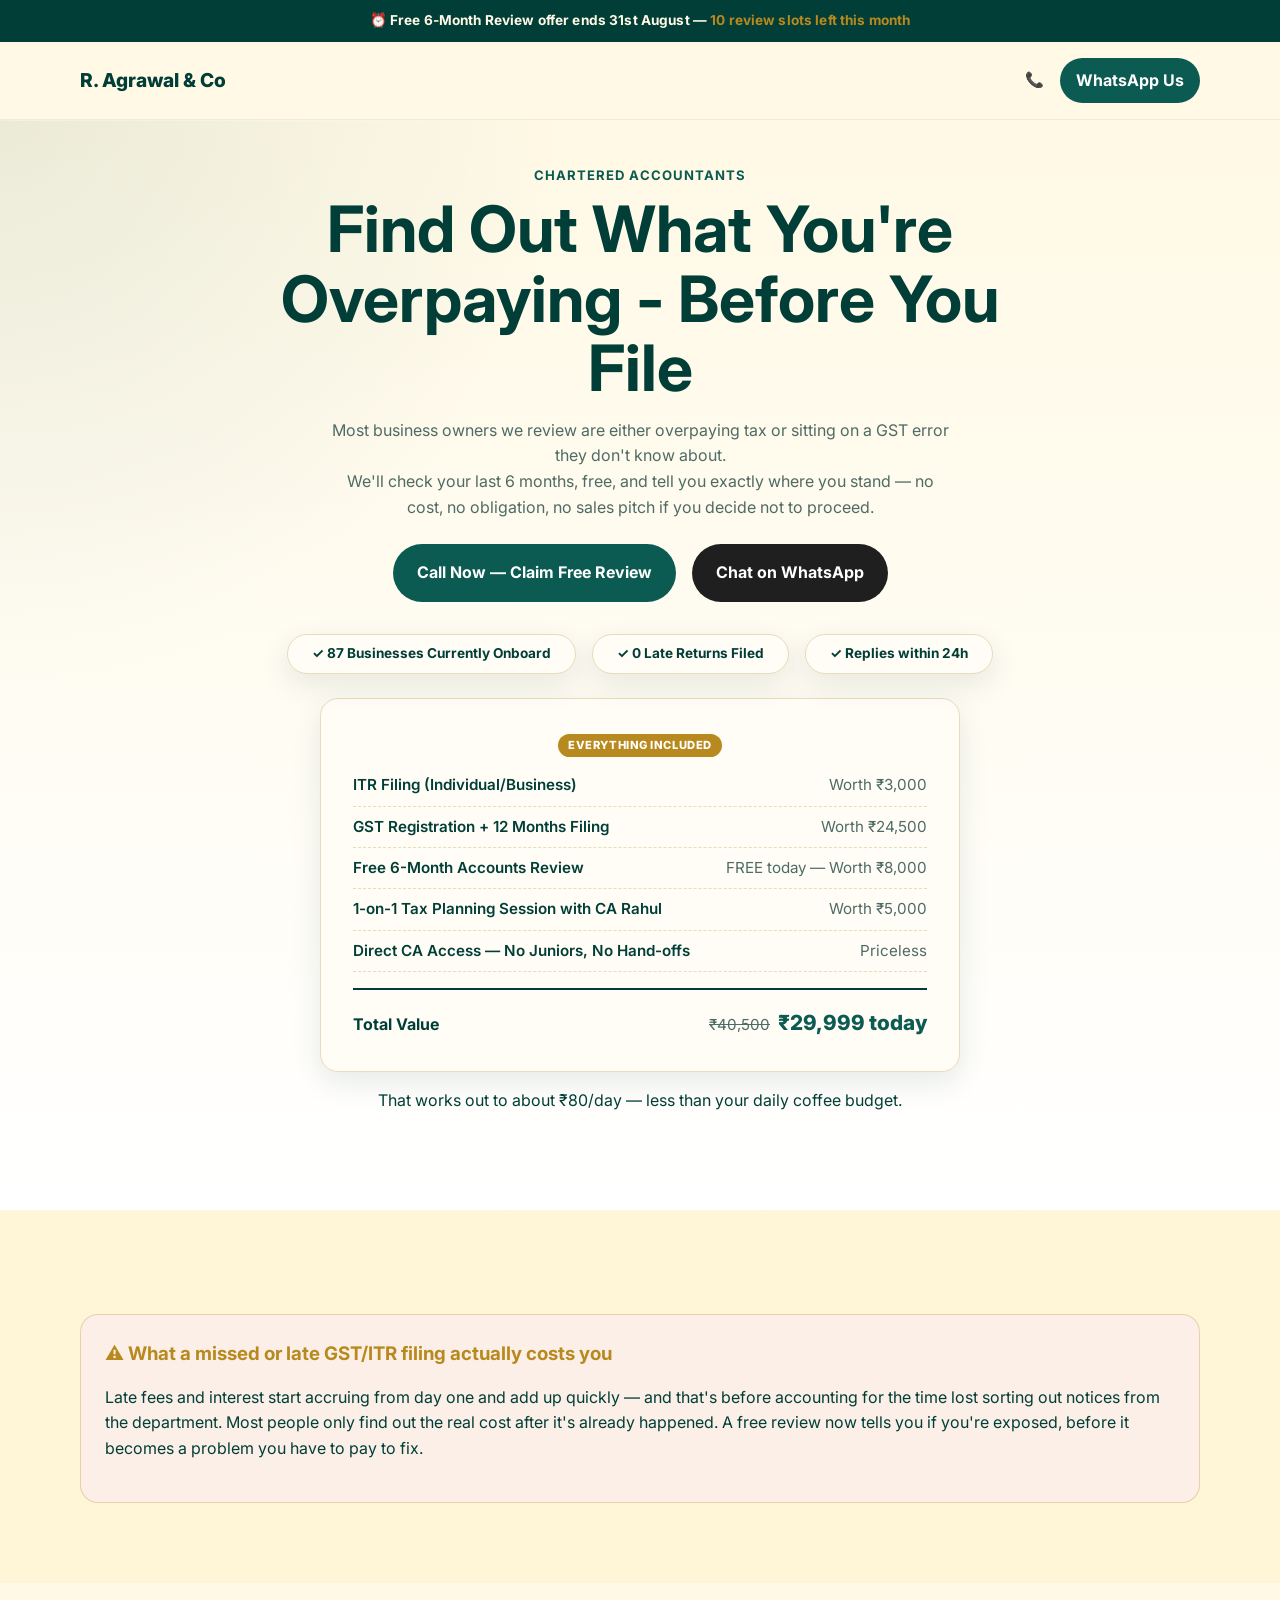
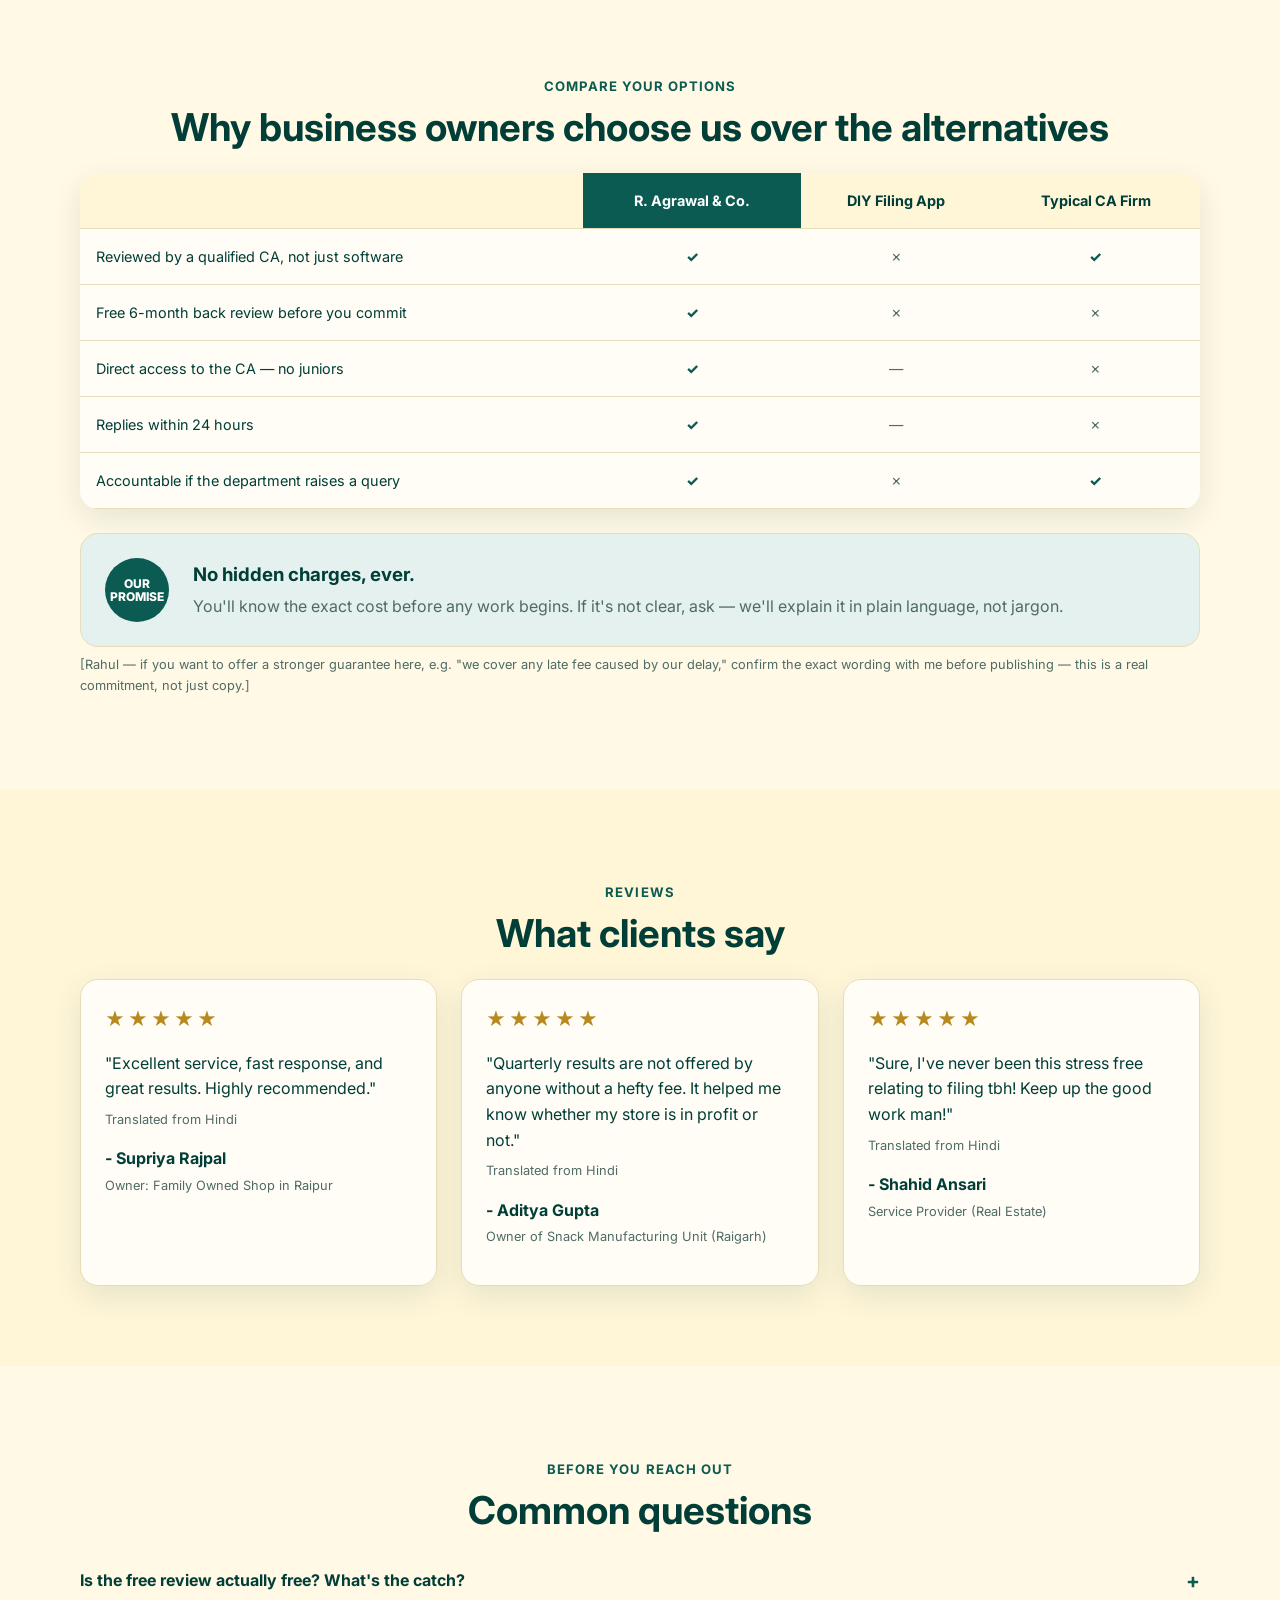
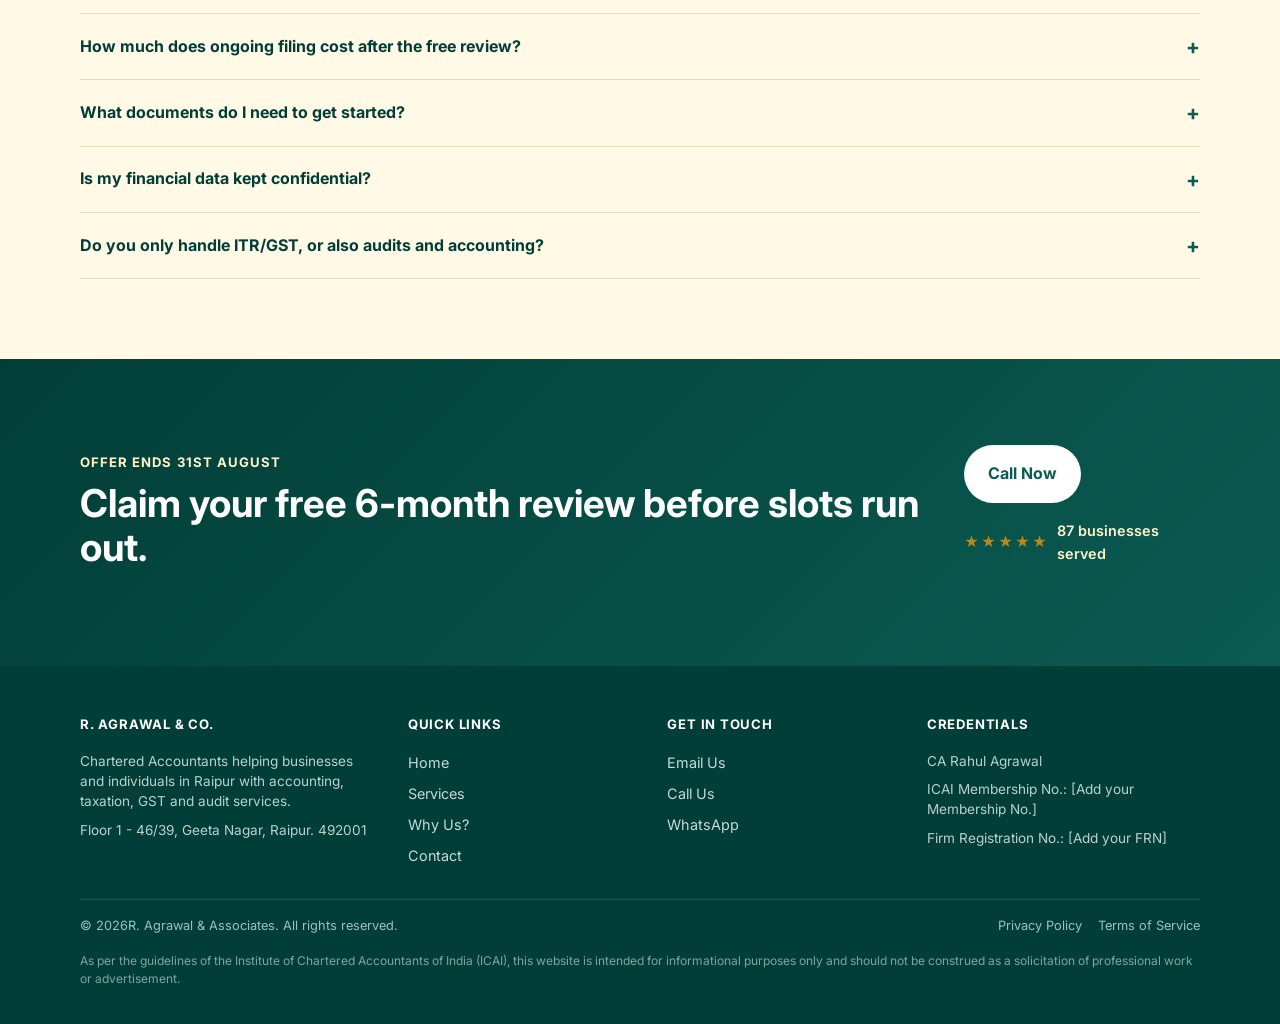
==== commit 97c76452: "Update landing-p.html" ====
--- a/landing-p.html
+++ b/landing-p.html
@@ -23,8 +23,8 @@
     <div class="container nav">
       <a href="index.html" class="logo">R. Agrawal & Co</a>
       <div class="lp-header-actions">
-        <a href="tel:+918319011200" class="phone-link">📞 +91 83190 11200</a>
-        <a href="https://wa.me/918319011200?text=Hi%2C%20I%27m%20looking%20for%20help%20with%20ITR%2FGST%20filing." class="btn btn-sm" target="_blank">WhatsApp Us</a>
+        <a href="tel:+919232111200" class="phone-link">📞</a>
+        <a href="https://wa.me/919232111200?text=Hi%2C%20I%27m%20looking%20for%20help%20with%20ITR%2FGST%20filing." class="btn btn-sm" target="_blank">WhatsApp Us</a>
       </div>
     </div>
   </header>
@@ -32,7 +32,7 @@
   <main>
     <section class="hero">
       <div class="container" style="text-align:center;">
-        <p class="eyebrow" style="justify-content:center;">Chartered Accountant in Raipur</p>
+        <p class="eyebrow" style="justify-content:center;">Chartered Accountants</p>
         <h1 style="max-width: 780px; margin-left:auto; margin-right:auto;">Find Out What You're Overpaying - Before You File</h1>
         <p class="hero-text" style="max-width: 620px; margin-left:auto; margin-right:auto;">
           Most business owners we review are either overpaying tax or sitting on a GST error they don't know about.<br>
@@ -65,11 +65,11 @@
           </div>
           <div class="value-row">
             <span class="item">Free 6-Month Accounts Review</span>
-            <span class="worth">Worth ₹8,000 — FREE today</span>
+            <span class="worth">FREE today — Worth ₹8,000</span>
           </div>
           <div class="value-row">
             <span class="item">1-on-1 Tax Planning Session with CA Rahul</span>
-            <span class="worth">Worth ₹[X,XXX]</span>
+            <span class="worth">Worth ₹5,000</span>
           </div>
           <div class="value-row">
             <span class="item">Direct CA Access — No Juniors, No Hand-offs</span>
@@ -77,10 +77,10 @@
           </div>
           <div class="value-total">
             <span class="label">Total Value</span>
-            <span><span class="anchor">₹[XX,XXX]</span><span class="today">₹[X,XXX] today</span></span>
-          </div>
-        </div>
-        <p class="per-day">That works out to about ₹[XX]/day — less than your daily chai budget.</p>
+            <span><span class="anchor">₹40,500</span><span class="today">₹29,999 today</span></span>
+          </div>
+        </div>
+        <p class="per-day">That works out to about ₹80/day — less than your daily coffee budget.</p>
       </div>
     </section>
 
@@ -236,7 +236,7 @@
         <div>
           <a href="tel:+918319011200" class="btn btn-light">Call Now</a>
           <p class="cta-trust">
-            <span class="stars">★★★★★</span> 87 businesses served · 0 late returns
+            <span class="stars">★★★★★</span> 87 businesses served
           </p>
         </div>
       </div>
@@ -249,7 +249,7 @@
         <div class="footer-col">
           <h4>R. Agrawal & Co.</h4>
           <p>Chartered Accountants helping businesses and individuals in Raipur with accounting, taxation, GST and audit services.</p>
-          <p>[Add your office address, city, PIN code]</p>
+          <p>Floor 1 - 46/39, Geeta Nagar, Raipur. 492001</p>
         </div>
 
         <div class="footer-col">
@@ -276,7 +276,7 @@
       </div>
 
       <div class="footer-bottom">
-        <span>© <span id="year"></span> Agrawal & Associates. All rights reserved.</span>
+        <span>© <span id="year"></span>R. Agrawal & Associates. All rights reserved.</span>
         <div class="legal-links">
           <a href="privacy-policy.html">Privacy Policy</a>
           <a href="terms-of-service.html">Terms of Service</a>
@@ -290,8 +290,8 @@
   </footer>
 
   <div class="sticky-cta">
-    <a href="tel:+918319011200" class="btn">Call Now</a>
-    <a href="https://wa.me/918319011200?text=Hi%2C%20I%27m%20looking%20for%20help%20with%20ITR%2FGST%20filing." class="btn btn-secondary" target="_blank">WhatsApp</a>
+    <a href="tel:+919232111200" class="btn">Call Now</a>
+    <a href="https://wa.me/919232111200?text=Hi%2C%20I%27m%20looking%20for%20help%20with%20ITR%2FGST%20filing." class="btn btn-secondary" target="_blank">WhatsApp</a>
   </div>
 
   <script src="script.js"></script>
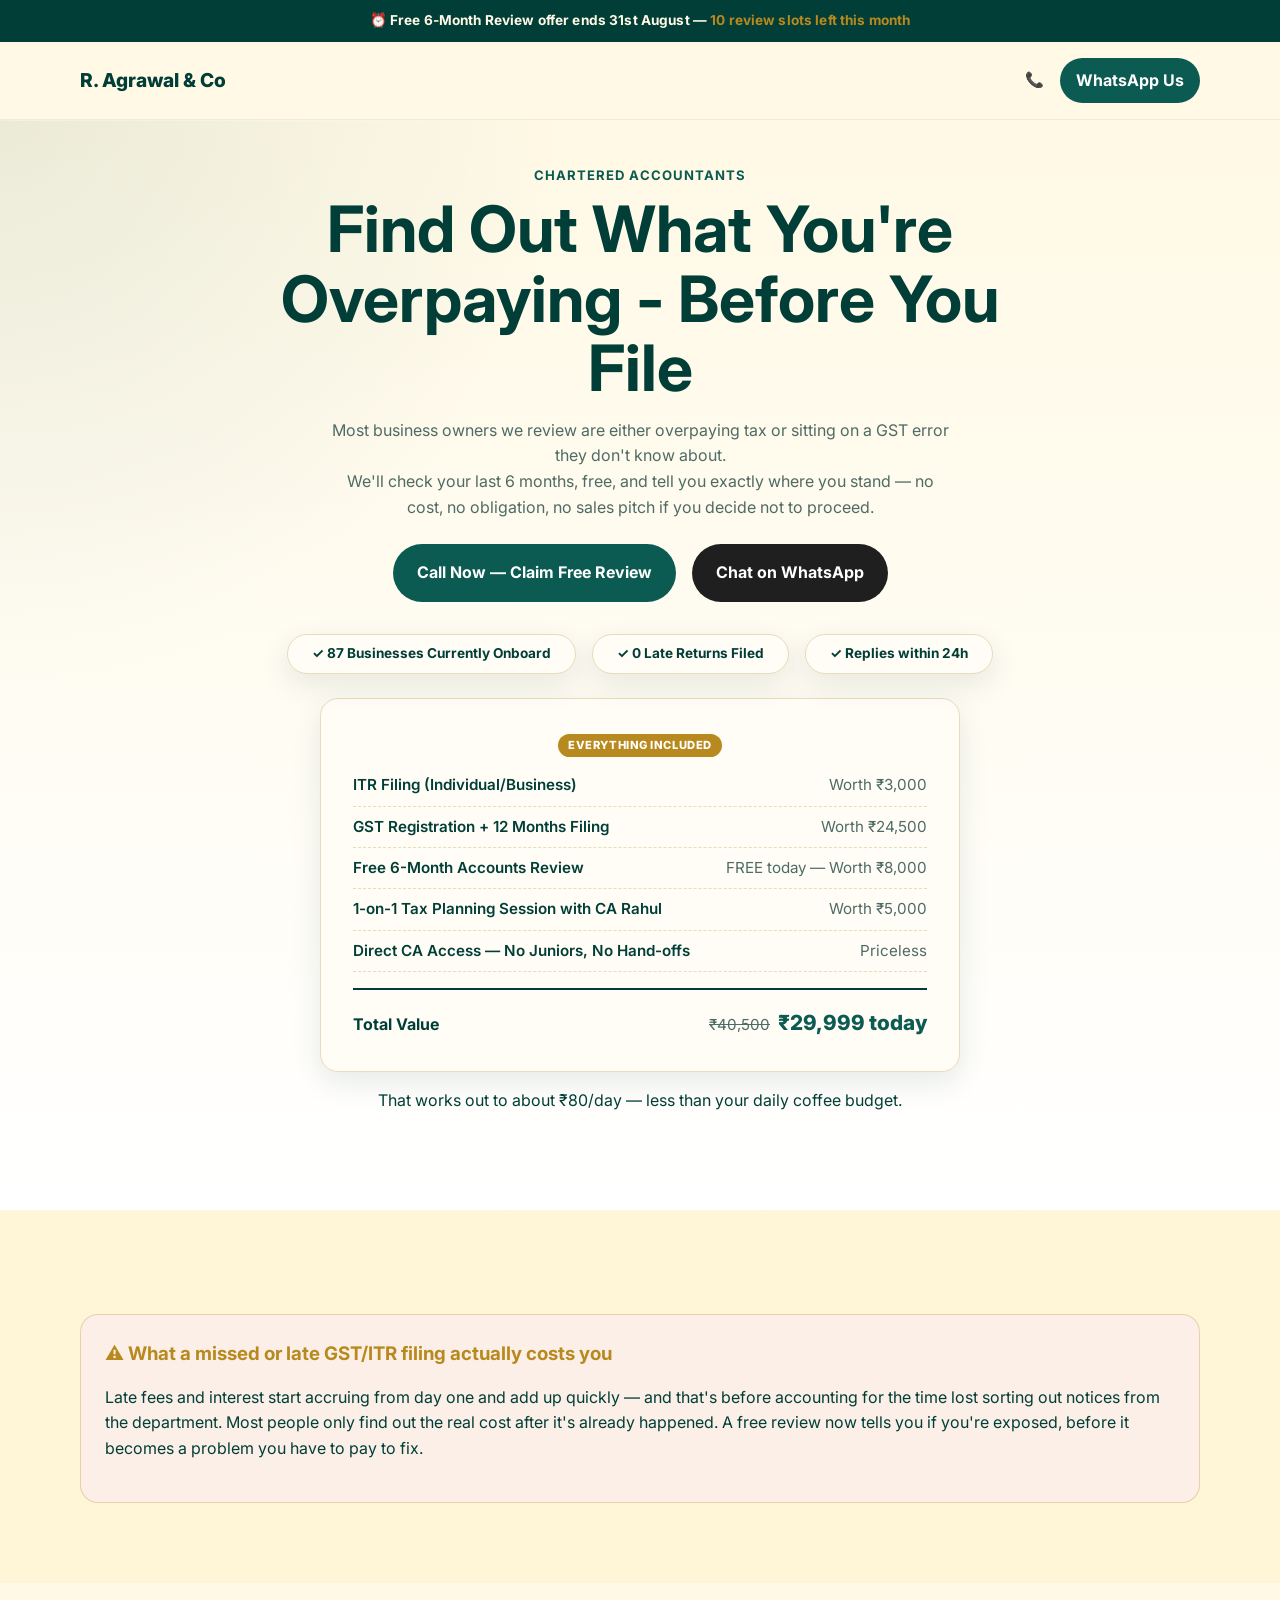
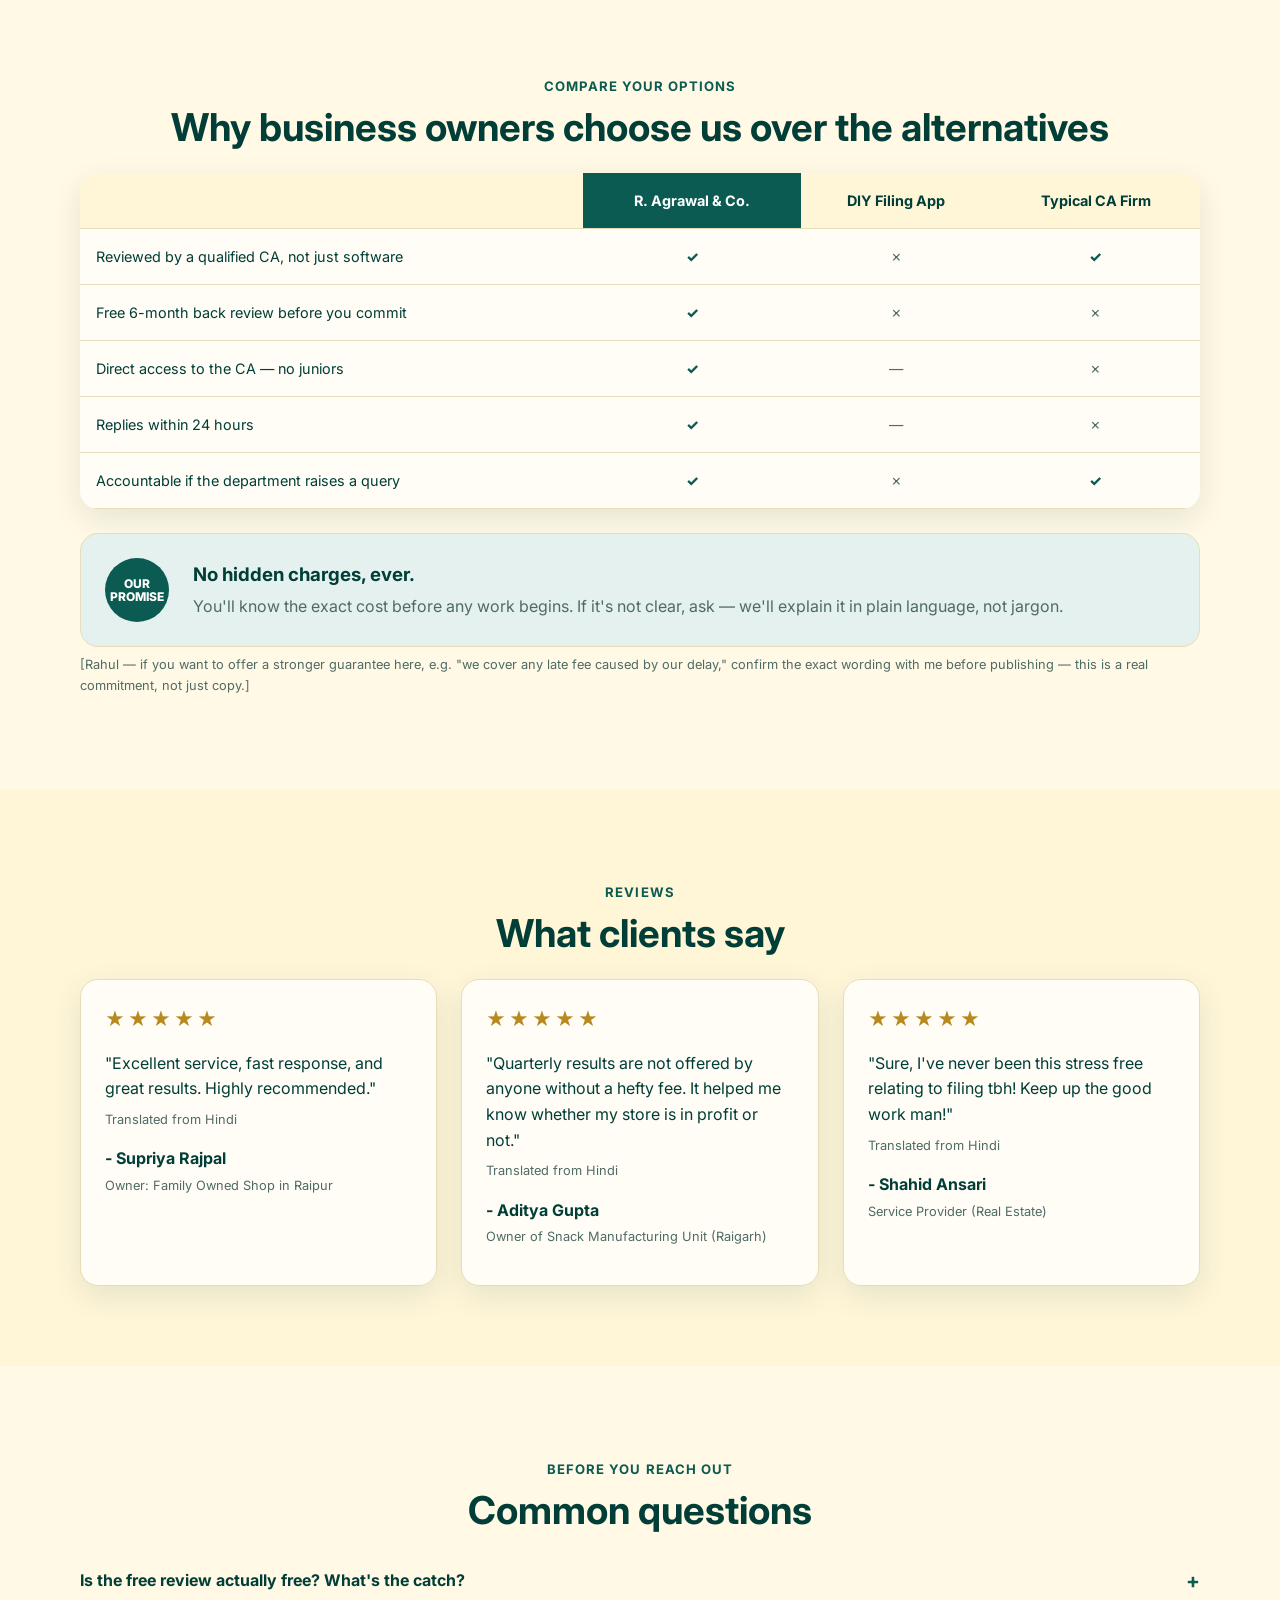
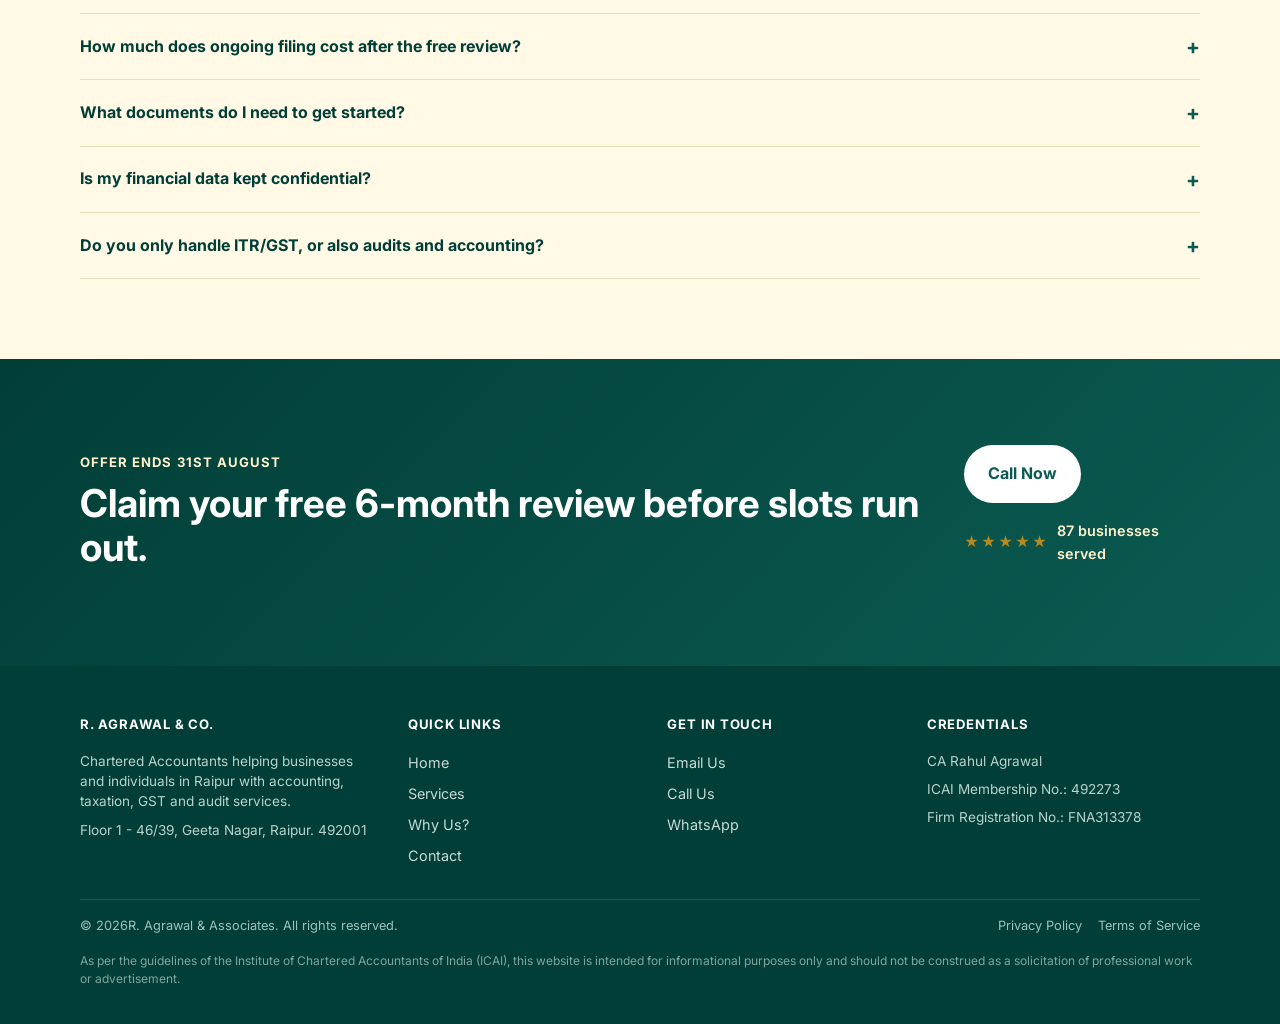
==== commit 55524580: "Update landing-p.html" ====
--- a/landing-p.html
+++ b/landing-p.html
@@ -1,6 +1,15 @@
 <!DOCTYPE html>
 <html lang="en">
 <head>
+  <!-- Google tag (gtag.js) -->
+<script async src="https://www.googletagmanager.com/gtag/js?id=AW-18362344918"></script>
+<script>
+  window.dataLayer = window.dataLayer || [];
+  function gtag(){dataLayer.push(arguments);}
+  gtag('js', new Date());
+
+  gtag('config', 'AW-18362344918');
+</script>
   <meta charset="UTF-8" />
   <meta name="viewport" content="width=device-width, initial-scale=1.0" />
   <title>ITR & GST Filing in Raipur — Free 6-Month Review | R. Agrawal & Co.</title>
@@ -12,6 +21,12 @@
   <link rel="stylesheet" href="styles.css" />
 
   <!-- TODO: paste your Google Ads conversion tracking / GA4 tag here before launch -->
+  <script>
+  gtag('config', 'AW-18362344918/aFgICIaK-tocENbL7LNE', {
+    'phone_conversion_number': 'REPLACE WITH VALUE'
+  });
+</script>
+
 </head>
 <body>
 
@@ -270,8 +285,8 @@
         <div class="footer-col">
           <h4>Credentials</h4>
           <p>CA Rahul Agrawal</p>
-          <p>ICAI Membership No.: [Add your Membership No.]</p>
-          <p>Firm Registration No.: [Add your FRN]</p>
+          <p>ICAI Membership No.: 492273</p>
+          <p>Firm Registration No.: FNA313378</p>
         </div>
       </div>
 
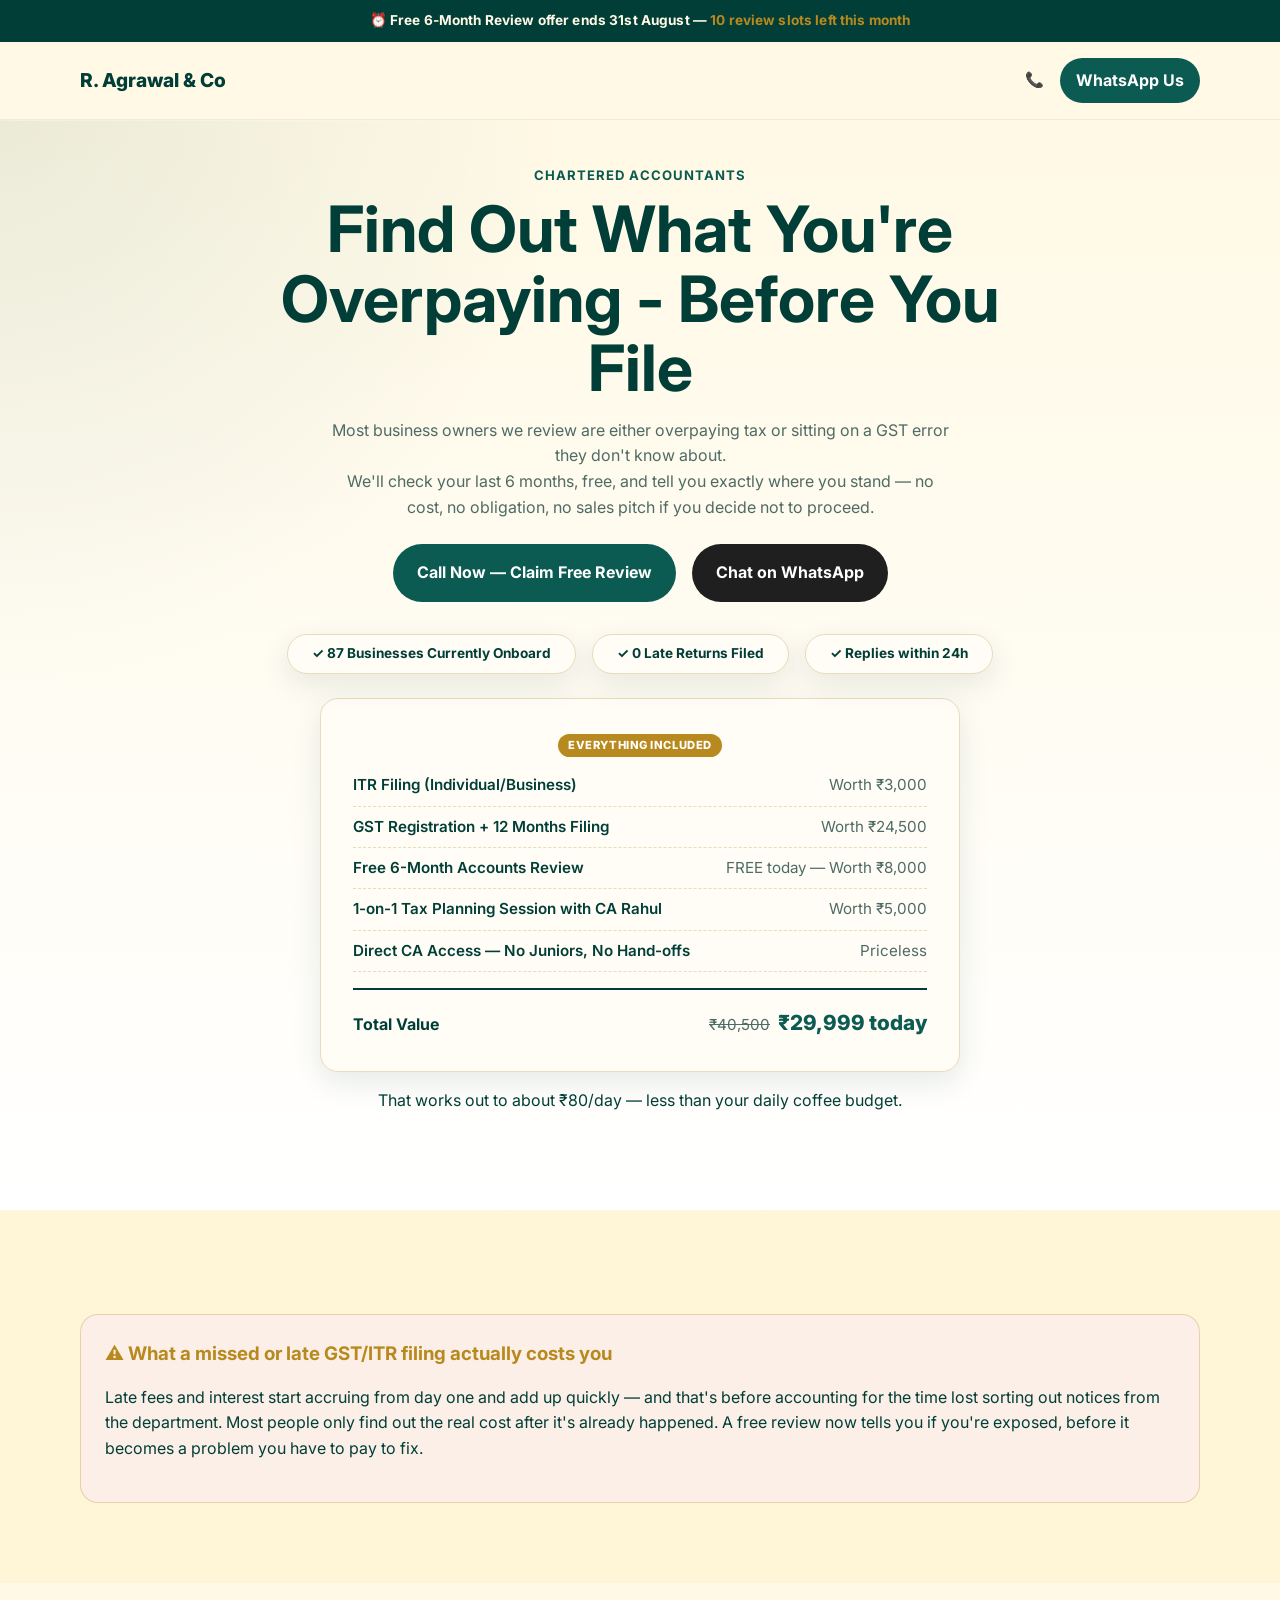
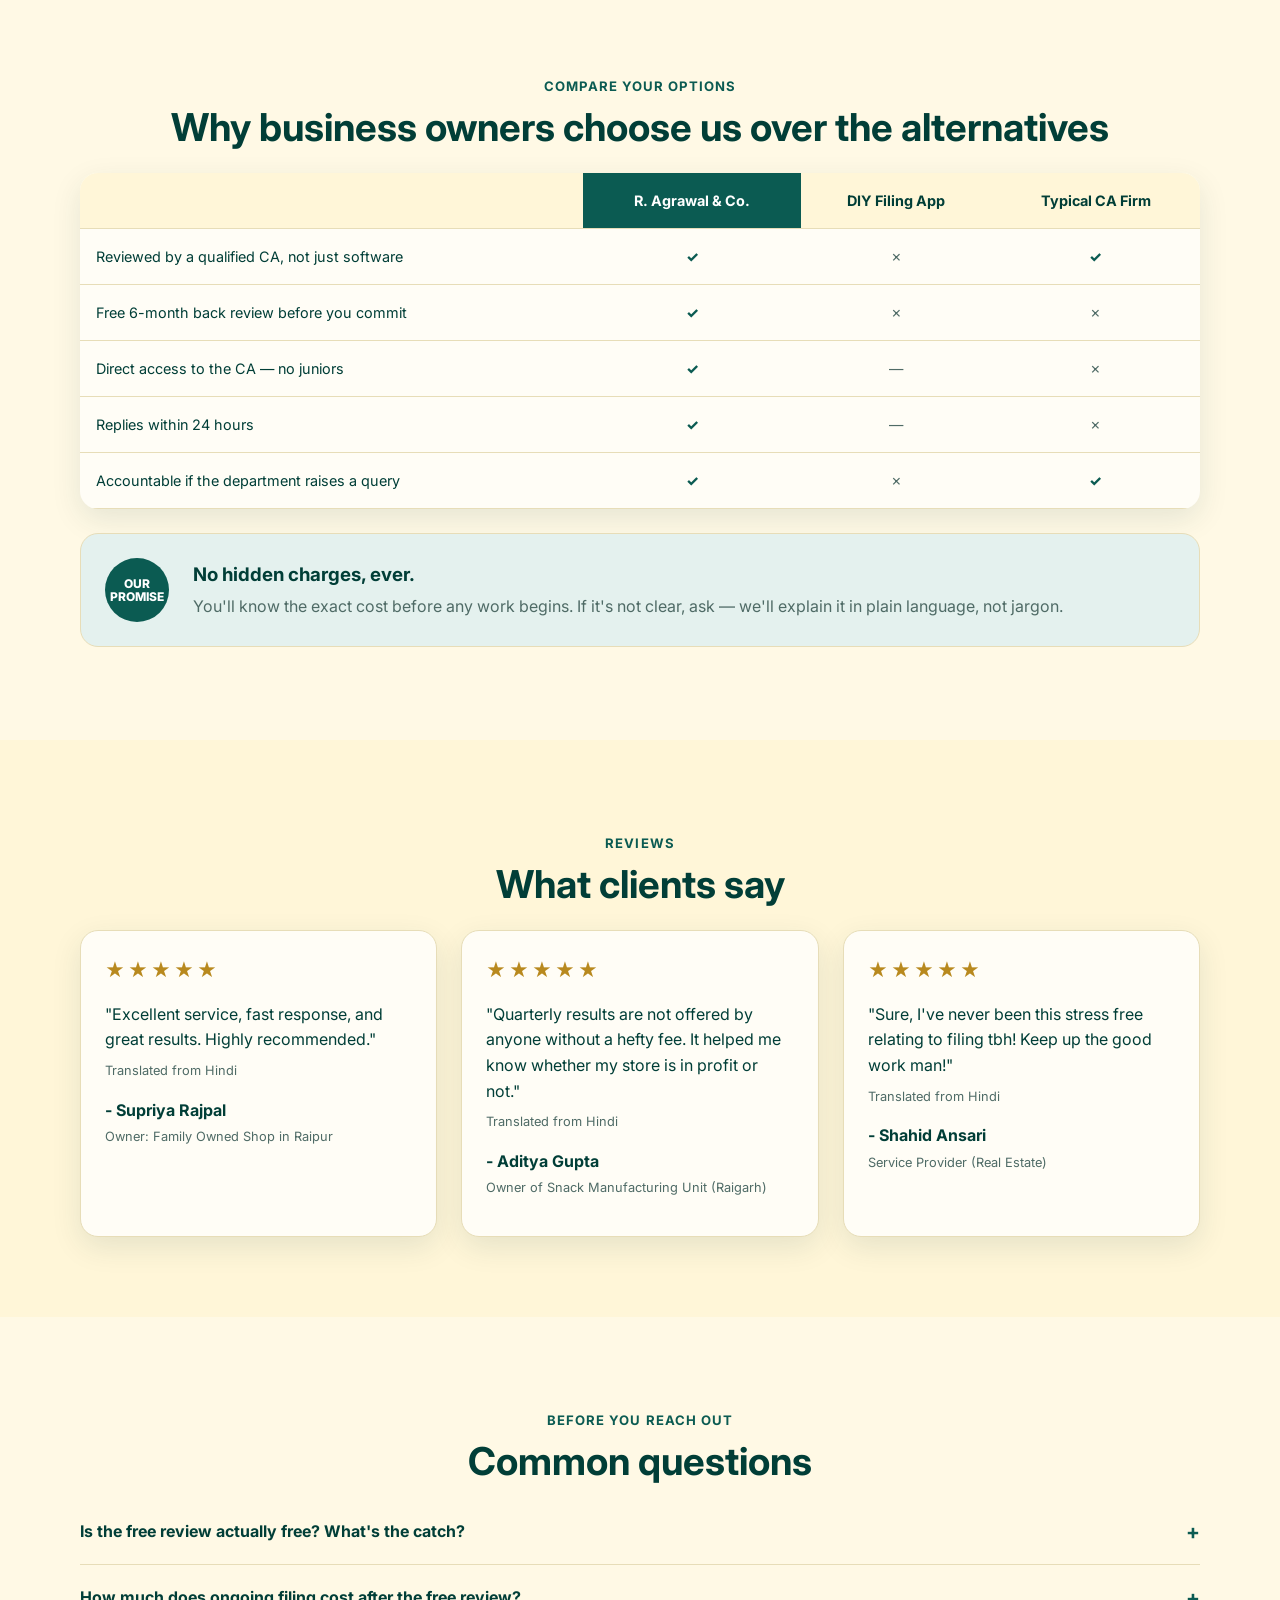
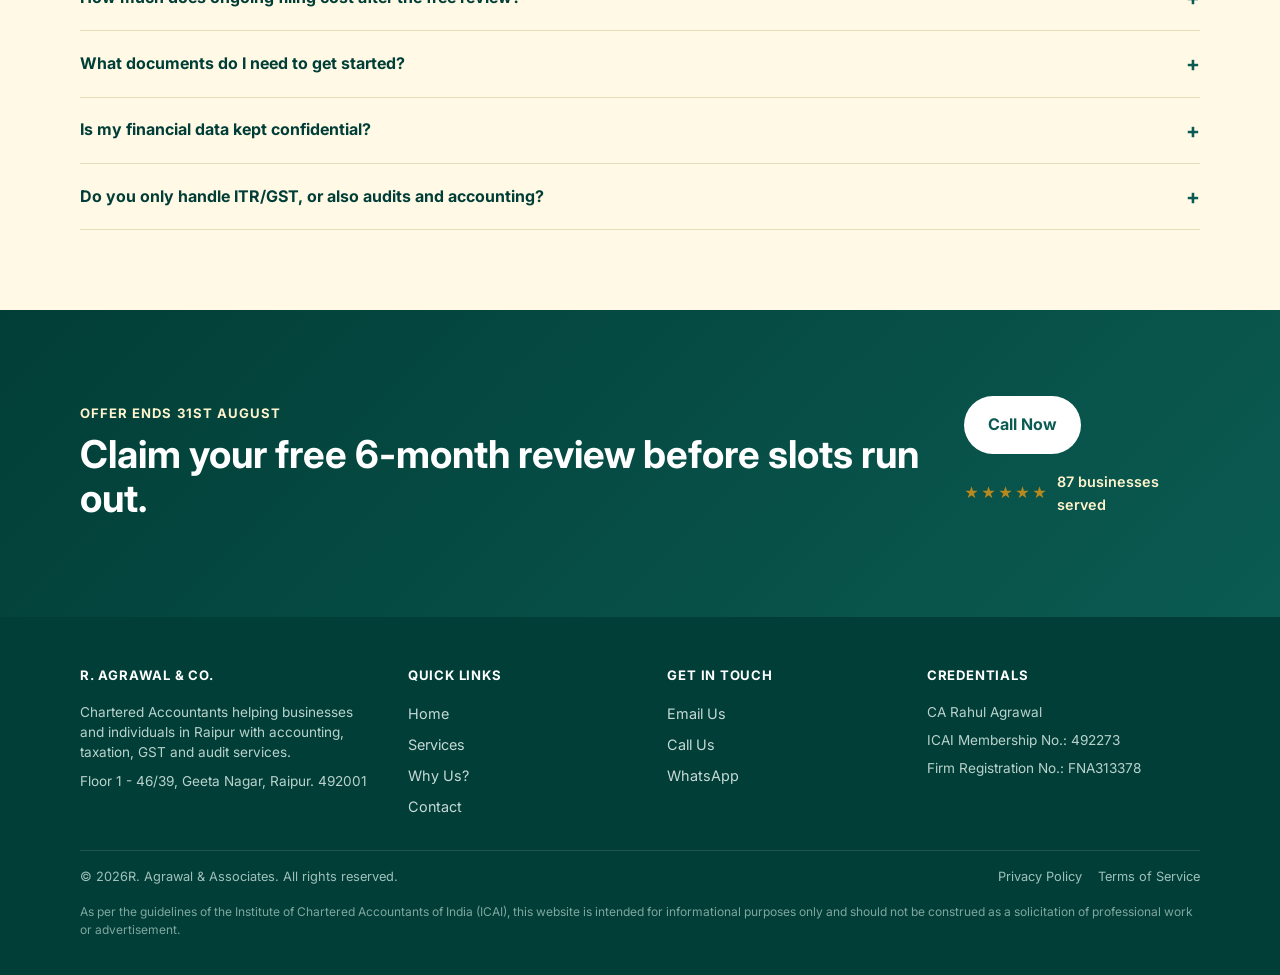
==== commit 32580179: "Update landing-p.html" ====
--- a/landing-p.html
+++ b/landing-p.html
@@ -172,9 +172,7 @@
           </div>
         </div>
         <p style="font-size:0.8rem; color:var(--muted); margin-top:8px;">
-          [Rahul — if you want to offer a stronger guarantee here, e.g. "we cover any late fee caused by our delay,"
-          confirm the exact wording with me before publishing — this is a real commitment, not just copy.]
-        </p>
+         </p>
       </div>
     </section>
 
